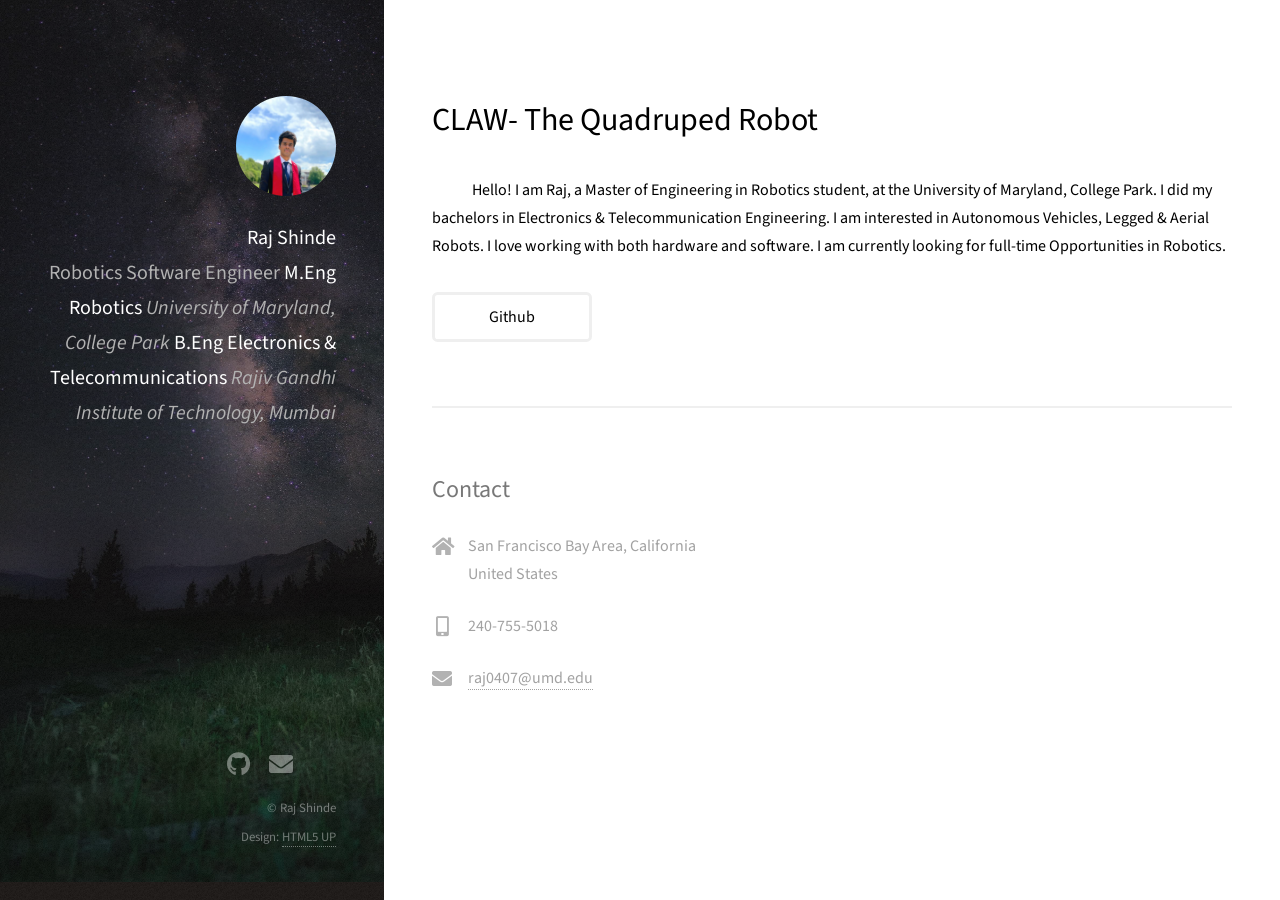
==== CLAW-A-12DOF-Quadruped-Robot.html @ c8bc76fb "Update main Page" ====
<!DOCTYPE HTML>
<!--
	Strata by HTML5 UP
	html5up.net | @ajlkn
	Free for personal and commercial use under the CCA 3.0 license (html5up.net/license)
-->
<html>
	<head>
		<title>Raj Shinde: Portfolio</title>
		<meta charset="utf-8" />
		<meta name="viewport" content="width=device-width, initial-scale=1, user-scalable=no" />
		<link rel="stylesheet" href="assets/css/main.css" />
		<link href="images/r.JPG" rel="icon">
		<style>
			video {
			  width: 100%;
			  
			}
		</style>
	</head>
	<body class="is-preload">

		<!-- Header -->
			<header id="header">
				<div class="inner">
					<a href="index.html" class="image avatar"><img src="images/avatar.jpg" alt=""/></a>
					<h1><strong>Raj Shinde</strong>
					  <div id="home" class="intro route bg-image" style="background-image: url(img/intro-bg.jpg)">
   
					<p class="intro-subtitle">

					Robotics Software Engineer<br></br>
					<br><b>M.Eng Robotics</b></br>
					<i>University of Maryland, College Park</i><br>
					<b>B.Eng Electronics & Telecommunications</b><br>
					<i>Rajiv Gandhi Institute of Technology, Mumbai</i><br>


				</h1>
				</div>
			</header>

		<!-- Main -->
			<div id="main">

				<!-- One -->
					<section id="one">
						<header class="major">
							<font color="black"><h2>CLAW- The Quadruped Robot</font></h2>
						</header>
						<font color="black"><p style="text-indent: 40px">Hello! I am Raj, a Master of Engineering in Robotics student, at the University of Maryland, College Park. I did my bachelors in Electronics & Telecommunication Engineering. I am interested in Autonomous Vehicles, Legged & Aerial Robots. I love working with both hardware and software. I am currently looking for full-time Opportunities in Robotics.</p></font>
                        <ul class="actions">
							<li><a href="https://github.com/RajPShinde/CLAW" target="_blank" class="button"><font color="black">Github</font></a></li>
						</ul>
					</section>
					
				<!-- Five -->
					<section id="Four">
<!-- 						<header class="major">
							<font color="black"><h2>Contact</font></h2>
						</header> -->
						<h2>Contact</h2>
							<div class="col-4 col-12-small">
								<ul class="labeled-icons">
									<li>
										<h3 class="icon solid fa-home"><span class="label">Address</span></h3>
										San Francisco Bay Area, California<br />
										United States
									</li>
									<li>
										<h3 class="icon solid fa-mobile-alt"><span class="label">Phone</span></h3>
										240-755-5018
									</li>
									<li>
										<h3 class="icon solid fa-envelope"><span class="label">Email</span></h3>
										<a href="#">raj0407@umd.edu</a>
									</li>
								</ul>
							</div>
						</div>
					</section>
				<!-- Four -->
				<!--
					<section id="four">
						<h2>Elements</h2>

						<section>
							<h4>Text</h4>
							<p>This is <b>bold</b> and this is <strong>strong</strong>. This is <i>italic</i> and this is <em>emphasized</em>.
							This is <sup>superscript</sup> text and this is <sub>subscript</sub> text.
							This is <u>underlined</u> and this is code: <code>for (;;) { ... }</code>. Finally, <a href="#">this is a link</a>.</p>
							<hr />
							<header>
								<h4>Heading with a Subtitle</h4>
								<p>Lorem ipsum dolor sit amet nullam id egestas urna aliquam</p>
							</header>
							<p>Nunc lacinia ante nunc ac lobortis. Interdum adipiscing gravida odio porttitor sem non mi integer non faucibus ornare mi ut ante amet placerat aliquet. Volutpat eu sed ante lacinia sapien lorem accumsan varius montes viverra nibh in adipiscing blandit tempus accumsan.</p>
							<header>
								<h5>Heading with a Subtitle</h5>
								<p>Lorem ipsum dolor sit amet nullam id egestas urna aliquam</p>
							</header>
							<p>Nunc lacinia ante nunc ac lobortis. Interdum adipiscing gravida odio porttitor sem non mi integer non faucibus ornare mi ut ante amet placerat aliquet. Volutpat eu sed ante lacinia sapien lorem accumsan varius montes viverra nibh in adipiscing blandit tempus accumsan.</p>
							<hr />
							<h2>Heading Level 2</h2>
							<h3>Heading Level 3</h3>
							<h4>Heading Level 4</h4>
							<h5>Heading Level 5</h5>
							<h6>Heading Level 6</h6>
							<hr />
							<h5>Blockquote</h5>
							<blockquote>Fringilla nisl. Donec accumsan interdum nisi, quis tincidunt felis sagittis eget tempus euismod. Vestibulum ante ipsum primis in faucibus vestibulum. Blandit adipiscing eu felis iaculis volutpat ac adipiscing accumsan faucibus. Vestibulum ante ipsum primis in faucibus lorem ipsum dolor sit amet nullam adipiscing eu felis.</blockquote>
							<h5>Preformatted</h5>
							<pre><code>i = 0;

while (!deck.isInOrder()) {
print 'Iteration ' + i;
deck.shuffle();
i++;
}

print 'It took ' + i + ' iterations to sort the deck.';</code></pre>
						</section>

						<section>
							<h4>Lists</h4>
							<div class="row">
								<div class="col-6 col-12-xsmall">
									<h5>Unordered</h5>
									<ul>
										<li>Dolor pulvinar etiam magna etiam.</li>
										<li>Sagittis adipiscing lorem eleifend.</li>
										<li>Felis enim feugiat dolore viverra.</li>
									</ul>
									<h5>Alternate</h5>
									<ul class="alt">
										<li>Dolor pulvinar etiam magna etiam.</li>
										<li>Sagittis adipiscing lorem eleifend.</li>
										<li>Felis enim feugiat dolore viverra.</li>
									</ul>
								</div>
								<div class="col-6 col-12-xsmall">
									<h5>Ordered</h5>
									<ol>
										<li>Dolor pulvinar etiam magna etiam.</li>
										<li>Etiam vel felis at lorem sed viverra.</li>
										<li>Felis enim feugiat dolore viverra.</li>
										<li>Dolor pulvinar etiam magna etiam.</li>
										<li>Etiam vel felis at lorem sed viverra.</li>
										<li>Felis enim feugiat dolore viverra.</li>
									</ol>
									<h5>Icons</h5>
									<ul class="icons">
										<li><a href="#" class="icon brands fa-twitter"><span class="label">Twitter</span></a></li>
										<li><a href="#" class="icon brands fa-facebook-f"><span class="label">Facebook</span></a></li>
										<li><a href="#" class="icon brands fa-instagram"><span class="label">Instagram</span></a></li>
										<li><a href="#" class="icon brands fa-github"><span class="label">Github</span></a></li>
										<li><a href="#" class="icon brands fa-dribbble"><span class="label">Dribbble</span></a></li>
										<li><a href="#" class="icon brands fa-tumblr"><span class="label">Tumblr</span></a></li>
									</ul>
								</div>
							</div>
							<h5>Actions</h5>
							<ul class="actions">
								<li><a href="#" class="button primary">Default</a></li>
								<li><a href="#" class="button">Default</a></li>
							</ul>
							<ul class="actions small">
								<li><a href="#" class="button primary small">Small</a></li>
								<li><a href="#" class="button small">Small</a></li>
							</ul>
							<div class="row">
								<div class="col-6 col-12-small">
									<ul class="actions stacked">
										<li><a href="#" class="button primary">Default</a></li>
										<li><a href="#" class="button">Default</a></li>
									</ul>
								</div>
								<div class="col-6 col-12-small">
									<ul class="actions stacked">
										<li><a href="#" class="button primary small">Small</a></li>
										<li><a href="#" class="button small">Small</a></li>
									</ul>
								</div>
								<div class="col-6 col-12-small">
									<ul class="actions stacked">
										<li><a href="#" class="button primary fit">Default</a></li>
										<li><a href="#" class="button fit">Default</a></li>
									</ul>
								</div>
								<div class="col-6 col-12-small">
									<ul class="actions stacked">
										<li><a href="#" class="button primary small fit">Small</a></li>
										<li><a href="#" class="button small fit">Small</a></li>
									</ul>
								</div>
							</div>
						</section>

						<section>
							<h4>Table</h4>
							<h5>Default</h5>
							<div class="table-wrapper">
								<table>
									<thead>
										<tr>
											<th>Name</th>
											<th>Description</th>
											<th>Price</th>
										</tr>
									</thead>
									<tbody>
										<tr>
											<td>Item One</td>
											<td>Ante turpis integer aliquet porttitor.</td>
											<td>29.99</td>
										</tr>
										<tr>
											<td>Item Two</td>
											<td>Vis ac commodo adipiscing arcu aliquet.</td>
											<td>19.99</td>
										</tr>
										<tr>
											<td>Item Three</td>
											<td> Morbi faucibus arcu accumsan lorem.</td>
											<td>29.99</td>
										</tr>
										<tr>
											<td>Item Four</td>
											<td>Vitae integer tempus condimentum.</td>
											<td>19.99</td>
										</tr>
										<tr>
											<td>Item Five</td>
											<td>Ante turpis integer aliquet porttitor.</td>
											<td>29.99</td>
										</tr>
									</tbody>
									<tfoot>
										<tr>
											<td colspan="2"></td>
											<td>100.00</td>
										</tr>
									</tfoot>
								</table>
							</div>

							<h5>Alternate</h5>
							<div class="table-wrapper">
								<table class="alt">
									<thead>
										<tr>
											<th>Name</th>
											<th>Description</th>
											<th>Price</th>
										</tr>
									</thead>
									<tbody>
										<tr>
											<td>Item One</td>
											<td>Ante turpis integer aliquet porttitor.</td>
											<td>29.99</td>
										</tr>
										<tr>
											<td>Item Two</td>
											<td>Vis ac commodo adipiscing arcu aliquet.</td>
											<td>19.99</td>
										</tr>
										<tr>
											<td>Item Three</td>
											<td> Morbi faucibus arcu accumsan lorem.</td>
											<td>29.99</td>
										</tr>
										<tr>
											<td>Item Four</td>
											<td>Vitae integer tempus condimentum.</td>
											<td>19.99</td>
										</tr>
										<tr>
											<td>Item Five</td>
											<td>Ante turpis integer aliquet porttitor.</td>
											<td>29.99</td>
										</tr>
									</tbody>
									<tfoot>
										<tr>
											<td colspan="2"></td>
											<td>100.00</td>
										</tr>
									</tfoot>
								</table>
							</div>
						</section>

						<section>
							<h4>Buttons</h4>
							<ul class="actions">
								<li><a href="#" class="button primary">Primary</a></li>
								<li><a href="#" class="button">Default</a></li>
							</ul>
							<ul class="actions">
								<li><a href="#" class="button large">Large</a></li>
								<li><a href="#" class="button">Default</a></li>
								<li><a href="#" class="button small">Small</a></li>
							</ul>
							<ul class="actions fit">
								<li><a href="#" class="button primary fit">Fit</a></li>
								<li><a href="#" class="button fit">Fit</a></li>
							</ul>
							<ul class="actions fit small">
								<li><a href="#" class="button primary fit small">Fit + Small</a></li>
								<li><a href="#" class="button fit small">Fit + Small</a></li>
							</ul>
							<ul class="actions">
								<li><a href="#" class="button primary icon solid fa-download">Icon</a></li>
								<li><a href="#" class="button icon solid fa-download">Icon</a></li>
							</ul>
							<ul class="actions">
								<li><span class="button primary disabled">Primary</span></li>
								<li><span class="button disabled">Default</span></li>
							</ul>
						</section>

						<section>
							<h4>Form</h4>
							<form method="post" action="#">
								<div class="row gtr-uniform gtr-50">
									<div class="col-6 col-12-xsmall">
										<input type="text" name="demo-name" id="demo-name" value="" placeholder="Name" />
									</div>
									<div class="col-6 col-12-xsmall">
										<input type="email" name="demo-email" id="demo-email" value="" placeholder="Email" />
									</div>
									<div class="col-12">
										<select name="demo-category" id="demo-category">
											<option value="">- Category -</option>
											<option value="1">Manufacturing</option>
											<option value="1">Shipping</option>
											<option value="1">Administration</option>
											<option value="1">Human Resources</option>
										</select>
									</div>
									<div class="col-4 col-12-small">
										<input type="radio" id="demo-priority-low" name="demo-priority" checked>
										<label for="demo-priority-low">Low Priority</label>
									</div>
									<div class="col-4 col-12-small">
										<input type="radio" id="demo-priority-normal" name="demo-priority">
										<label for="demo-priority-normal">Normal Priority</label>
									</div>
									<div class="col-4 col-12-small">
										<input type="radio" id="demo-priority-high" name="demo-priority">
										<label for="demo-priority-high">High Priority</label>
									</div>
									<div class="col-6 col-12-small">
										<input type="checkbox" id="demo-copy" name="demo-copy">
										<label for="demo-copy">Email me a copy of this message</label>
									</div>
									<div class="col-6 col-12-small">
										<input type="checkbox" id="demo-human" name="demo-human" checked>
										<label for="demo-human">I am a human and not a robot</label>
									</div>
									<div class="col-12">
										<textarea name="demo-message" id="demo-message" placeholder="Enter your message" rows="6"></textarea>
									</div>
									<div class="col-12">
										<ul class="actions">
											<li><input type="submit" value="Send Message" class="primary" /></li>
											<li><input type="reset" value="Reset" /></li>
										</ul>
									</div>
								</div>
							</form>
						</section>

						<section>
							<h4>Image</h4>
							<h5>Fit</h5>
							<div class="box alt">
								<div class="row gtr-50 gtr-uniform">
									<div class="col-12"><span class="image fit"><img src="images/fulls/05.jpg" alt="" /></span></div>
									<div class="col-4"><span class="image fit"><img src="images/thumbs/01.jpg" alt="" /></span></div>
									<div class="col-4"><span class="image fit"><img src="images/thumbs/02.jpg" alt="" /></span></div>
									<div class="col-4"><span class="image fit"><img src="images/thumbs/03.jpg" alt="" /></span></div>
									<div class="col-4"><span class="image fit"><img src="images/thumbs/04.jpg" alt="" /></span></div>
									<div class="col-4"><span class="image fit"><img src="images/thumbs/05.jpg" alt="" /></span></div>
									<div class="col-4"><span class="image fit"><img src="images/thumbs/06.jpg" alt="" /></span></div>
									<div class="col-4"><span class="image fit"><img src="images/thumbs/03.jpg" alt="" /></span></div>
									<div class="col-4"><span class="image fit"><img src="images/thumbs/02.jpg" alt="" /></span></div>
									<div class="col-4"><span class="image fit"><img src="images/thumbs/01.jpg" alt="" /></span></div>
								</div>
							</div>
							<h5>Left &amp; Right</h5>
							<p><span class="image left"><img src="images/avatar.jpg" alt="" /></span>Fringilla nisl. Donec accumsan interdum nisi, quis tincidunt felis sagittis eget. tempus euismod. Vestibulum ante ipsum primis in faucibus vestibulum. Blandit adipiscing eu felis iaculis volutpat ac adipiscing accumsan eu faucibus. Integer ac pellentesque praesent tincidunt felis sagittis eget. tempus euismod. Vestibulum ante ipsum primis in faucibus vestibulum. Blandit adipiscing eu felis iaculis volutpat ac adipiscing accumsan eu faucibus. Integer ac pellentesque praesent. Donec accumsan interdum nisi, quis tincidunt felis sagittis eget. tempus euismod. Vestibulum ante ipsum primis in faucibus vestibulum. Blandit adipiscing eu felis iaculis volutpat ac adipiscing accumsan eu faucibus. Integer ac pellentesque praesent tincidunt felis sagittis eget. tempus euismod. Vestibulum ante ipsum primis in faucibus vestibulum. Blandit adipiscing eu felis iaculis volutpat ac adipiscing accumsan eu faucibus. Integer ac pellentesque praesent.</p>
							<p><span class="image right"><img src="images/avatar.jpg" alt="" /></span>Fringilla nisl. Donec accumsan interdum nisi, quis tincidunt felis sagittis eget. tempus euismod. Vestibulum ante ipsum primis in faucibus vestibulum. Blandit adipiscing eu felis iaculis volutpat ac adipiscing accumsan eu faucibus. Integer ac pellentesque praesent tincidunt felis sagittis eget. tempus euismod. Vestibulum ante ipsum primis in faucibus vestibulum. Blandit adipiscing eu felis iaculis volutpat ac adipiscing accumsan eu faucibus. Integer ac pellentesque praesent. Donec accumsan interdum nisi, quis tincidunt felis sagittis eget. tempus euismod. Vestibulum ante ipsum primis in faucibus vestibulum. Blandit adipiscing eu felis iaculis volutpat ac adipiscing accumsan eu faucibus. Integer ac pellentesque praesent tincidunt felis sagittis eget. tempus euismod. Vestibulum ante ipsum primis in faucibus vestibulum. Blandit adipiscing eu felis iaculis volutpat ac adipiscing accumsan eu faucibus. Integer ac pellentesque praesent.</p>
						</section>

					</section>
				-->

			</div>

		<!-- Footer -->
			<footer id="footer">
				<div class="inner">
					<ul class="icons">
						<li><a href="https://github.com/RajPShinde" target="_blank" class="icon brands fa-github"><span class="label">Github</span></a></li>
						<li><a href="raj0407@umd.edu" target="_blank" class="icon solid fa-envelope"><span class="label">Email</span></a></li>
						<li><a href="raj0407@umd.edu" target="_blank" class="icon solid fa-linkedin"><span class="label">Email</span></a></li>
					</ul>
					<ul class="copyright">
						<li>&copy; Raj Shinde</li><li>Design: <a href="http://html5up.net">HTML5 UP</a></li>
					</ul>
				</div>
			</footer>

		<!-- Scripts -->
			<script src="assets/js/jquery.min.js"></script>
			<script src="assets/js/jquery.poptrox.min.js"></script>
			<script src="assets/js/browser.min.js"></script>
			<script src="assets/js/breakpoints.min.js"></script>
			<script src="assets/js/util.js"></script>
			<script src="assets/js/main.js"></script>

	</body>
</html>
---- assets/css/main.css ----
@import url("fontawesome-all.min.css");
@import url("https://fonts.googleapis.com/css?family=Source+Sans+Pro:400,400italic");

/*
	Strata by HTML5 UP
	html5up.net | @ajlkn
	Free for personal and commercial use under the CCA 3.0 license (html5up.net/license)
*/

html, body, div, span, applet, object,
iframe, h1, h2, h3, h4, h5, h6, p, blockquote,
pre, a, abbr, acronym, address, big, cite,
code, del, dfn, em, img, ins, kbd, q, s, samp,
small, strike, strong, sub, sup, tt, var, b,
u, i, center, dl, dt, dd, ol, ul, li, fieldset,
form, label, legend, table, caption, tbody,
tfoot, thead, tr, th, td, article, aside,
canvas, details, embed, figure, figcaption,
footer, header, hgroup, menu, nav, output, ruby,
section, summary, time, mark, audio, video {
	margin: 0;
	padding: 0;
	border: 0;
	font-size: 100%;
	font: inherit;
	vertical-align: baseline;}

article, aside, details, figcaption, figure,
footer, header, hgroup, menu, nav, section {
	display: block;}

body {
	line-height: 1;
}

ol, ul {
	list-style: none;
}

blockquote, q {
	quotes: none;
}

	blockquote:before, blockquote:after, q:before, q:after {
		content: '';
		content: none;
	}

table {
	border-collapse: collapse;
	border-spacing: 0;
}

body {
	-webkit-text-size-adjust: none;
}

mark {
	background-color: transparent;
	color: inherit;
}

input::-moz-focus-inner {
	border: 0;
	padding: 0;
}

input, select, textarea {
	-moz-appearance: none;
	-webkit-appearance: none;
	-ms-appearance: none;
	appearance: none;
}

/* Basic */

	html {
		box-sizing: border-box;
	}

	*, *:before, *:after {
		box-sizing: inherit;
	}

	body {
		background: #fff;
	}

		body.is-preload *, body.is-preload *:before, body.is-preload *:after {
			-moz-animation: none !important;
			-webkit-animation: none !important;
			-ms-animation: none !important;
			animation: none !important;
			-moz-transition: none !important;
			-webkit-transition: none !important;
			-ms-transition: none !important;
			transition: none !important;
		}

	body, input, select, textarea {
		color: #a2a2a2;
		font-family: "Source Sans Pro", Helvetica, sans-serif;
		font-size: 16pt;
		font-weight: 400;
		line-height: 1.75em;
	}

	a {
		-moz-transition: color 0.2s ease-in-out, border-color 0.2s ease-in-out;
		-webkit-transition: color 0.2s ease-in-out, border-color 0.2s ease-in-out;
		-ms-transition: color 0.2s ease-in-out, border-color 0.2s ease-in-out;
		transition: color 0.2s ease-in-out, border-color 0.2s ease-in-out;
		border-bottom: dotted 1px;
		color: #49bf9d;
		text-decoration: none;
	}

		a:hover {
			border-bottom-color: transparent;
			color: #49bf9d !important;
			text-decoration: none;
		}

	strong, b {
		color: #787878;
		font-weight: 400;
	}

	em, i {
		font-style: italic;
	}

	p {
		margin: 0 0 2em 0;
	}

	h1, h2, h3, h4, h5, h6 {
		color: #787878;
		font-weight: 400;
		line-height: 1em;
		margin: 0 0 1em 0;
	}

		h1 a, h2 a, h3 a, h4 a, h5 a, h6 a {
			color: inherit;
			text-decoration: none;
		}

	h1 {
		font-size: 2em;
		line-height: 1.5em;
	}

	h2 {
		font-size: 1.5em;
		line-height: 1.5em;
	}

	h3 {
		font-size: 1.25em;
		line-height: 1.5em;
	}

	h4 {
		font-size: 1.1em;
		line-height: 1.5em;
	}

	h5 {
		font-size: 0.9em;
		line-height: 1.5em;
	}

	h6 {
		font-size: 0.7em;
		line-height: 1.5em;
	}

	sub {
		font-size: 0.8em;
		position: relative;
		top: 0.5em;
	}

	sup {
		font-size: 0.8em;
		position: relative;
		top: -0.5em;
	}

	hr {
		border: 0;
		border-bottom: solid 2px #efefef;
		margin: 2em 0;
	}

		hr.major {
			margin: 3em 0;
		}

	blockquote {
		border-left: solid 6px #efefef;
		font-style: italic;
		margin: 0 0 2em 0;
		padding: 0.5em 0 0.5em 1.5em;
	}

	code {
		background: #f7f7f7;
		border-radius: 0.35em;
		border: solid 2px #efefef;
		font-family: "Courier New", monospace;
		font-size: 0.9em;
		margin: 0 0.25em;
		padding: 0.25em 0.65em;
	}

	pre {
		-webkit-overflow-scrolling: touch;
		font-family: "Courier New", monospace;
		font-size: 0.9em;
		margin: 0 0 2em 0;
	}

		pre code {
			display: block;
			line-height: 1.75em;
			padding: 1em 1.5em;
			overflow-x: auto;
		}

	.align-left {
		text-align: left;
	}

	.align-center {
		text-align: center;
	}

	.align-right {
		text-align: right;
	}

/* Container */

	.container {
		margin: 0 auto;
		max-width: calc(100% - 4em);
		width: 100%;
	}

		.container.xsmall {
			width: 25%;
		}

		.container.small {
			width: 50%;
		}

		.container.medium {
			width: 75%;
		}

		.container.large {
			width: 125%;
		}

		.container.xlarge {
			width: 150%;
		}

		.container.max {
			width: 100%;
		}

		@media screen and (max-width: 980px) {

			.container {
				width: 100% !important;
				max-width: 100% !important;
			}

		}

		@media screen and (max-width: 480px) {

			.container {
				max-width: calc(100% - 3em);
			}

		}

/* Row */

	.row {
		display: flex;
		flex-wrap: wrap;
		box-sizing: border-box;
		align-items: stretch;
	}

		.row > * {
			box-sizing: border-box;
		}

		.row.gtr-uniform > * > :last-child {
			margin-bottom: 0;
		}

		.row.aln-left {
			justify-content: flex-start;
		}

		.row.aln-center {
			justify-content: center;
		}

		.row.aln-right {
			justify-content: flex-end;
		}

		.row.aln-top {
			align-items: flex-start;
		}

		.row.aln-middle {
			align-items: center;
		}

		.row.aln-bottom {
			align-items: flex-end;
		}

		.row > .imp {
			order: -1;
		}

		.row > .col-1 {
			width: 8.33333%;
		}

		.row > .off-1 {
			margin-left: 8.33333%;
		}

		.row > .col-2 {
			width: 16.66667%;
		}

		.row > .off-2 {
			margin-left: 16.66667%;
		}

		.row > .col-3 {
			width: 25%;
		}

		.row > .off-3 {
			margin-left: 25%;
		}

		.row > .col-4 {
			width: 33.33333%;
		}

		.row > .off-4 {
			margin-left: 33.33333%;
		}

		.row > .col-5 {
			width: 41.66667%;
		}

		.row > .off-5 {
			margin-left: 41.66667%;
		}

		.row > .col-6 {
			width: 50%;
		}

		.row > .off-6 {
			margin-left: 50%;
		}

		.row > .col-7 {
			width: 58.33333%;
		}

		.row > .off-7 {
			margin-left: 58.33333%;
		}

		.row > .col-8 {
			width: 66.66667%;
		}

		.row > .off-8 {
			margin-left: 66.66667%;
		}

		.row > .col-9 {
			width: 75%;
		}

		.row > .off-9 {
			margin-left: 75%;
		}

		.row > .col-10 {
			width: 83.33333%;
		}

		.row > .off-10 {
			margin-left: 83.33333%;
		}

		.row > .col-11 {
			width: 91.66667%;
		}

		.row > .off-11 {
			margin-left: 91.66667%;
		}

		.row > .col-12 {
			width: 100%;
		}

		.row > .off-12 {
			margin-left: 100%;
		}

		.row.gtr-0 {
			margin-top: 0;
			margin-left: 0em;
		}

			.row.gtr-0 > * {
				padding: 0 0 0 0em;
			}

			.row.gtr-0.gtr-uniform {
				margin-top: 0em;
			}

				.row.gtr-0.gtr-uniform > * {
					padding-top: 0em;
				}

		.row.gtr-25 {
			margin-top: 0;
			margin-left: -0.625em;
		}

			.row.gtr-25 > * {
				padding: 0 0 0 0.625em;
			}

			.row.gtr-25.gtr-uniform {
				margin-top: -0.625em;
			}

				.row.gtr-25.gtr-uniform > * {
					padding-top: 0.625em;
				}

		.row.gtr-50 {
			margin-top: 0;
			margin-left: -1.25em;
		}

			.row.gtr-50 > * {
				padding: 0 0 0 1.25em;
			}

			.row.gtr-50.gtr-uniform {
				margin-top: -1.25em;
			}

				.row.gtr-50.gtr-uniform > * {
					padding-top: 1.25em;
				}

		.row {
			margin-top: 0;
			margin-left: -2.5em;
		}

			.row > * {
				padding: 0 0 0 2.5em;
			}

			.row.gtr-uniform {
				margin-top: -2.5em;
			}

				.row.gtr-uniform > * {
					padding-top: 2.5em;
				}

		.row.gtr-150 {
			margin-top: 0;
			margin-left: -3.75em;
		}

			.row.gtr-150 > * {
				padding: 0 0 0 3.75em;
			}

			.row.gtr-150.gtr-uniform {
				margin-top: -3.75em;
			}

				.row.gtr-150.gtr-uniform > * {
					padding-top: 3.75em;
				}

		.row.gtr-200 {
			margin-top: 0;
			margin-left: -5em;
		}

			.row.gtr-200 > * {
				padding: 0 0 0 5em;
			}

			.row.gtr-200.gtr-uniform {
				margin-top: -5em;
			}

				.row.gtr-200.gtr-uniform > * {
					padding-top: 5em;
				}

		@media screen and (max-width: 1800px) {

			.row {
				display: flex;
				flex-wrap: wrap;
				box-sizing: border-box;
				align-items: stretch;
			}

				.row > * {
					box-sizing: border-box;
				}

				.row.gtr-uniform > * > :last-child {
					margin-bottom: 0;
				}

				.row.aln-left {
					justify-content: flex-start;
				}

				.row.aln-center {
					justify-content: center;
				}

				.row.aln-right {
					justify-content: flex-end;
				}

				.row.aln-top {
					align-items: flex-start;
				}

				.row.aln-middle {
					align-items: center;
				}

				.row.aln-bottom {
					align-items: flex-end;
				}

				.row > .imp-xlarge {
					order: -1;
				}

				.row > .col-1-xlarge {
					width: 8.33333%;
				}

				.row > .off-1-xlarge {
					margin-left: 8.33333%;
				}

				.row > .col-2-xlarge {
					width: 16.66667%;
				}

				.row > .off-2-xlarge {
					margin-left: 16.66667%;
				}

				.row > .col-3-xlarge {
					width: 25%;
				}

				.row > .off-3-xlarge {
					margin-left: 25%;
				}

				.row > .col-4-xlarge {
					width: 33.33333%;
				}

				.row > .off-4-xlarge {
					margin-left: 33.33333%;
				}

				.row > .col-5-xlarge {
					width: 41.66667%;
				}

				.row > .off-5-xlarge {
					margin-left: 41.66667%;
				}

				.row > .col-6-xlarge {
					width: 50%;
				}

				.row > .off-6-xlarge {
					margin-left: 50%;
				}

				.row > .col-7-xlarge {
					width: 58.33333%;
				}

				.row > .off-7-xlarge {
					margin-left: 58.33333%;
				}

				.row > .col-8-xlarge {
					width: 66.66667%;
				}

				.row > .off-8-xlarge {
					margin-left: 66.66667%;
				}

				.row > .col-9-xlarge {
					width: 75%;
				}

				.row > .off-9-xlarge {
					margin-left: 75%;
				}

				.row > .col-10-xlarge {
					width: 83.33333%;
				}

				.row > .off-10-xlarge {
					margin-left: 83.33333%;
				}

				.row > .col-11-xlarge {
					width: 91.66667%;
				}

				.row > .off-11-xlarge {
					margin-left: 91.66667%;
				}

				.row > .col-12-xlarge {
					width: 100%;
				}

				.row > .off-12-xlarge {
					margin-left: 100%;
				}

				.row.gtr-0 {
					margin-top: 0;
					margin-left: 0em;
				}

					.row.gtr-0 > * {
						padding: 0 0 0 0em;
					}

					.row.gtr-0.gtr-uniform {
						margin-top: 0em;
					}

						.row.gtr-0.gtr-uniform > * {
							padding-top: 0em;
						}

				.row.gtr-25 {
					margin-top: 0;
					margin-left: -0.625em;
				}

					.row.gtr-25 > * {
						padding: 0 0 0 0.625em;
					}

					.row.gtr-25.gtr-uniform {
						margin-top: -0.625em;
					}

						.row.gtr-25.gtr-uniform > * {
							padding-top: 0.625em;
						}

				.row.gtr-50 {
					margin-top: 0;
					margin-left: -1.25em;
				}

					.row.gtr-50 > * {
						padding: 0 0 0 1.25em;
					}

					.row.gtr-50.gtr-uniform {
						margin-top: -1.25em;
					}

						.row.gtr-50.gtr-uniform > * {
							padding-top: 1.25em;
						}

				.row {
					margin-top: 0;
					margin-left: -2.5em;
				}

					.row > * {
						padding: 0 0 0 2.5em;
					}

					.row.gtr-uniform {
						margin-top: -2.5em;
					}

						.row.gtr-uniform > * {
							padding-top: 2.5em;
						}

				.row.gtr-150 {
					margin-top: 0;
					margin-left: -3.75em;
				}

					.row.gtr-150 > * {
						padding: 0 0 0 3.75em;
					}

					.row.gtr-150.gtr-uniform {
						margin-top: -3.75em;
					}

						.row.gtr-150.gtr-uniform > * {
							padding-top: 3.75em;
						}

				.row.gtr-200 {
					margin-top: 0;
					margin-left: -5em;
				}

					.row.gtr-200 > * {
						padding: 0 0 0 5em;
					}

					.row.gtr-200.gtr-uniform {
						margin-top: -5em;
					}

						.row.gtr-200.gtr-uniform > * {
							padding-top: 5em;
						}

		}

		@media screen and (max-width: 1280px) {

			.row {
				display: flex;
				flex-wrap: wrap;
				box-sizing: border-box;
				align-items: stretch;
			}

				.row > * {
					box-sizing: border-box;
				}

				.row.gtr-uniform > * > :last-child {
					margin-bottom: 0;
				}

				.row.aln-left {
					justify-content: flex-start;
				}

				.row.aln-center {
					justify-content: center;
				}

				.row.aln-right {
					justify-content: flex-end;
				}

				.row.aln-top {
					align-items: flex-start;
				}

				.row.aln-middle {
					align-items: center;
				}

				.row.aln-bottom {
					align-items: flex-end;
				}

				.row > .imp-large {
					order: -1;
				}

				.row > .col-1-large {
					width: 8.33333%;
				}

				.row > .off-1-large {
					margin-left: 8.33333%;
				}

				.row > .col-2-large {
					width: 16.66667%;
				}

				.row > .off-2-large {
					margin-left: 16.66667%;
				}

				.row > .col-3-large {
					width: 25%;
				}

				.row > .off-3-large {
					margin-left: 25%;
				}

				.row > .col-4-large {
					width: 33.33333%;
				}

				.row > .off-4-large {
					margin-left: 33.33333%;
				}

				.row > .col-5-large {
					width: 41.66667%;
				}

				.row > .off-5-large {
					margin-left: 41.66667%;
				}

				.row > .col-6-large {
					width: 50%;
				}

				.row > .off-6-large {
					margin-left: 50%;
				}

				.row > .col-7-large {
					width: 58.33333%;
				}

				.row > .off-7-large {
					margin-left: 58.33333%;
				}

				.row > .col-8-large {
					width: 66.66667%;
				}

				.row > .off-8-large {
					margin-left: 66.66667%;
				}

				.row > .col-9-large {
					width: 75%;
				}

				.row > .off-9-large {
					margin-left: 75%;
				}

				.row > .col-10-large {
					width: 83.33333%;
				}

				.row > .off-10-large {
					margin-left: 83.33333%;
				}

				.row > .col-11-large {
					width: 91.66667%;
				}

				.row > .off-11-large {
					margin-left: 91.66667%;
				}

				.row > .col-12-large {
					width: 100%;
				}

				.row > .off-12-large {
					margin-left: 100%;
				}

				.row.gtr-0 {
					margin-top: 0;
					margin-left: 0em;
				}

					.row.gtr-0 > * {
						padding: 0 0 0 0em;
					}

					.row.gtr-0.gtr-uniform {
						margin-top: 0em;
					}

						.row.gtr-0.gtr-uniform > * {
							padding-top: 0em;
						}

				.row.gtr-25 {
					margin-top: 0;
					margin-left: -0.5em;
				}

					.row.gtr-25 > * {
						padding: 0 0 0 0.5em;
					}

					.row.gtr-25.gtr-uniform {
						margin-top: -0.5em;
					}

						.row.gtr-25.gtr-uniform > * {
							padding-top: 0.5em;
						}

				.row.gtr-50 {
					margin-top: 0;
					margin-left: -1em;
				}

					.row.gtr-50 > * {
						padding: 0 0 0 1em;
					}

					.row.gtr-50.gtr-uniform {
						margin-top: -1em;
					}

						.row.gtr-50.gtr-uniform > * {
							padding-top: 1em;
						}

				.row {
					margin-top: 0;
					margin-left: -2em;
				}

					.row > * {
						padding: 0 0 0 2em;
					}

					.row.gtr-uniform {
						margin-top: -2em;
					}

						.row.gtr-uniform > * {
							padding-top: 2em;
						}

				.row.gtr-150 {
					margin-top: 0;
					margin-left: -3em;
				}

					.row.gtr-150 > * {
						padding: 0 0 0 3em;
					}

					.row.gtr-150.gtr-uniform {
						margin-top: -3em;
					}

						.row.gtr-150.gtr-uniform > * {
							padding-top: 3em;
						}

				.row.gtr-200 {
					margin-top: 0;
					margin-left: -4em;
				}

					.row.gtr-200 > * {
						padding: 0 0 0 4em;
					}

					.row.gtr-200.gtr-uniform {
						margin-top: -4em;
					}

						.row.gtr-200.gtr-uniform > * {
							padding-top: 4em;
						}

		}

		@media screen and (max-width: 980px) {

			.row {
				display: flex;
				flex-wrap: wrap;
				box-sizing: border-box;
				align-items: stretch;
			}

				.row > * {
					box-sizing: border-box;
				}

				.row.gtr-uniform > * > :last-child {
					margin-bottom: 0;
				}

				.row.aln-left {
					justify-content: flex-start;
				}

				.row.aln-center {
					justify-content: center;
				}

				.row.aln-right {
					justify-content: flex-end;
				}

				.row.aln-top {
					align-items: flex-start;
				}

				.row.aln-middle {
					align-items: center;
				}

				.row.aln-bottom {
					align-items: flex-end;
				}

				.row > .imp-medium {
					order: -1;
				}

				.row > .col-1-medium {
					width: 8.33333%;
				}

				.row > .off-1-medium {
					margin-left: 8.33333%;
				}

				.row > .col-2-medium {
					width: 16.66667%;
				}

				.row > .off-2-medium {
					margin-left: 16.66667%;
				}

				.row > .col-3-medium {
					width: 25%;
				}

				.row > .off-3-medium {
					margin-left: 25%;
				}

				.row > .col-4-medium {
					width: 33.33333%;
				}

				.row > .off-4-medium {
					margin-left: 33.33333%;
				}

				.row > .col-5-medium {
					width: 41.66667%;
				}

				.row > .off-5-medium {
					margin-left: 41.66667%;
				}

				.row > .col-6-medium {
					width: 50%;
				}

				.row > .off-6-medium {
					margin-left: 50%;
				}

				.row > .col-7-medium {
					width: 58.33333%;
				}

				.row > .off-7-medium {
					margin-left: 58.33333%;
				}

				.row > .col-8-medium {
					width: 66.66667%;
				}

				.row > .off-8-medium {
					margin-left: 66.66667%;
				}

				.row > .col-9-medium {
					width: 75%;
				}

				.row > .off-9-medium {
					margin-left: 75%;
				}

				.row > .col-10-medium {
					width: 83.33333%;
				}

				.row > .off-10-medium {
					margin-left: 83.33333%;
				}

				.row > .col-11-medium {
					width: 91.66667%;
				}

				.row > .off-11-medium {
					margin-left: 91.66667%;
				}

				.row > .col-12-medium {
					width: 100%;
				}

				.row > .off-12-medium {
					margin-left: 100%;
				}

				.row.gtr-0 {
					margin-top: 0;
					margin-left: 0em;
				}

					.row.gtr-0 > * {
						padding: 0 0 0 0em;
					}

					.row.gtr-0.gtr-uniform {
						margin-top: 0em;
					}

						.row.gtr-0.gtr-uniform > * {
							padding-top: 0em;
						}

				.row.gtr-25 {
					margin-top: 0;
					margin-left: -0.5em;
				}

					.row.gtr-25 > * {
						padding: 0 0 0 0.5em;
					}

					.row.gtr-25.gtr-uniform {
						margin-top: -0.5em;
					}

						.row.gtr-25.gtr-uniform > * {
							padding-top: 0.5em;
						}

				.row.gtr-50 {
					margin-top: 0;
					margin-left: -1em;
				}

					.row.gtr-50 > * {
						padding: 0 0 0 1em;
					}

					.row.gtr-50.gtr-uniform {
						margin-top: -1em;
					}

						.row.gtr-50.gtr-uniform > * {
							padding-top: 1em;
						}

				.row {
					margin-top: 0;
					margin-left: -2em;
				}

					.row > * {
						padding: 0 0 0 2em;
					}

					.row.gtr-uniform {
						margin-top: -2em;
					}

						.row.gtr-uniform > * {
							padding-top: 2em;
						}

				.row.gtr-150 {
					margin-top: 0;
					margin-left: -3em;
				}

					.row.gtr-150 > * {
						padding: 0 0 0 3em;
					}

					.row.gtr-150.gtr-uniform {
						margin-top: -3em;
					}

						.row.gtr-150.gtr-uniform > * {
							padding-top: 3em;
						}

				.row.gtr-200 {
					margin-top: 0;
					margin-left: -4em;
				}

					.row.gtr-200 > * {
						padding: 0 0 0 4em;
					}

					.row.gtr-200.gtr-uniform {
						margin-top: -4em;
					}

						.row.gtr-200.gtr-uniform > * {
							padding-top: 4em;
						}

		}

		@media screen and (max-width: 736px) {

			.row {
				display: flex;
				flex-wrap: wrap;
				box-sizing: border-box;
				align-items: stretch;
			}

				.row > * {
					box-sizing: border-box;
				}

				.row.gtr-uniform > * > :last-child {
					margin-bottom: 0;
				}

				.row.aln-left {
					justify-content: flex-start;
				}

				.row.aln-center {
					justify-content: center;
				}

				.row.aln-right {
					justify-content: flex-end;
				}

				.row.aln-top {
					align-items: flex-start;
				}

				.row.aln-middle {
					align-items: center;
				}

				.row.aln-bottom {
					align-items: flex-end;
				}

				.row > .imp-small {
					order: -1;
				}

				.row > .col-1-small {
					width: 8.33333%;
				}

				.row > .off-1-small {
					margin-left: 8.33333%;
				}

				.row > .col-2-small {
					width: 16.66667%;
				}

				.row > .off-2-small {
					margin-left: 16.66667%;
				}

				.row > .col-3-small {
					width: 25%;
				}

				.row > .off-3-small {
					margin-left: 25%;
				}

				.row > .col-4-small {
					width: 33.33333%;
				}

				.row > .off-4-small {
					margin-left: 33.33333%;
				}

				.row > .col-5-small {
					width: 41.66667%;
				}

				.row > .off-5-small {
					margin-left: 41.66667%;
				}

				.row > .col-6-small {
					width: 50%;
				}

				.row > .off-6-small {
					margin-left: 50%;
				}

				.row > .col-7-small {
					width: 58.33333%;
				}

				.row > .off-7-small {
					margin-left: 58.33333%;
				}

				.row > .col-8-small {
					width: 66.66667%;
				}

				.row > .off-8-small {
					margin-left: 66.66667%;
				}

				.row > .col-9-small {
					width: 75%;
				}

				.row > .off-9-small {
					margin-left: 75%;
				}

				.row > .col-10-small {
					width: 83.33333%;
				}

				.row > .off-10-small {
					margin-left: 83.33333%;
				}

				.row > .col-11-small {
					width: 91.66667%;
				}

				.row > .off-11-small {
					margin-left: 91.66667%;
				}

				.row > .col-12-small {
					width: 100%;
				}

				.row > .off-12-small {
					margin-left: 100%;
				}

				.row.gtr-0 {
					margin-top: 0;
					margin-left: 0em;
				}

					.row.gtr-0 > * {
						padding: 0 0 0 0em;
					}

					.row.gtr-0.gtr-uniform {
						margin-top: 0em;
					}

						.row.gtr-0.gtr-uniform > * {
							padding-top: 0em;
						}

				.row.gtr-25 {
					margin-top: 0;
					margin-left: -0.375em;
				}

					.row.gtr-25 > * {
						padding: 0 0 0 0.375em;
					}

					.row.gtr-25.gtr-uniform {
						margin-top: -0.375em;
					}

						.row.gtr-25.gtr-uniform > * {
							padding-top: 0.375em;
						}

				.row.gtr-50 {
					margin-top: 0;
					margin-left: -0.75em;
				}

					.row.gtr-50 > * {
						padding: 0 0 0 0.75em;
					}

					.row.gtr-50.gtr-uniform {
						margin-top: -0.75em;
					}

						.row.gtr-50.gtr-uniform > * {
							padding-top: 0.75em;
						}

				.row {
					margin-top: 0;
					margin-left: -1.5em;
				}

					.row > * {
						padding: 0 0 0 1.5em;
					}

					.row.gtr-uniform {
						margin-top: -1.5em;
					}

						.row.gtr-uniform > * {
							padding-top: 1.5em;
						}

				.row.gtr-150 {
					margin-top: 0;
					margin-left: -2.25em;
				}

					.row.gtr-150 > * {
						padding: 0 0 0 2.25em;
					}

					.row.gtr-150.gtr-uniform {
						margin-top: -2.25em;
					}

						.row.gtr-150.gtr-uniform > * {
							padding-top: 2.25em;
						}

				.row.gtr-200 {
					margin-top: 0;
					margin-left: -3em;
				}

					.row.gtr-200 > * {
						padding: 0 0 0 3em;
					}

					.row.gtr-200.gtr-uniform {
						margin-top: -3em;
					}

						.row.gtr-200.gtr-uniform > * {
							padding-top: 3em;
						}

		}

		@media screen and (max-width: 480px) {

			.row {
				display: flex;
				flex-wrap: wrap;
				box-sizing: border-box;
				align-items: stretch;
			}

				.row > * {
					box-sizing: border-box;
				}

				.row.gtr-uniform > * > :last-child {
					margin-bottom: 0;
				}

				.row.aln-left {
					justify-content: flex-start;
				}

				.row.aln-center {
					justify-content: center;
				}

				.row.aln-right {
					justify-content: flex-end;
				}

				.row.aln-top {
					align-items: flex-start;
				}

				.row.aln-middle {
					align-items: center;
				}

				.row.aln-bottom {
					align-items: flex-end;
				}

				.row > .imp-xsmall {
					order: -1;
				}

				.row > .col-1-xsmall {
					width: 8.33333%;
				}

				.row > .off-1-xsmall {
					margin-left: 8.33333%;
				}

				.row > .col-2-xsmall {
					width: 16.66667%;
				}

				.row > .off-2-xsmall {
					margin-left: 16.66667%;
				}

				.row > .col-3-xsmall {
					width: 25%;
				}

				.row > .off-3-xsmall {
					margin-left: 25%;
				}

				.row > .col-4-xsmall {
					width: 33.33333%;
				}

				.row > .off-4-xsmall {
					margin-left: 33.33333%;
				}

				.row > .col-5-xsmall {
					width: 41.66667%;
				}

				.row > .off-5-xsmall {
					margin-left: 41.66667%;
				}

				.row > .col-6-xsmall {
					width: 50%;
				}

				.row > .off-6-xsmall {
					margin-left: 50%;
				}

				.row > .col-7-xsmall {
					width: 58.33333%;
				}

				.row > .off-7-xsmall {
					margin-left: 58.33333%;
				}

				.row > .col-8-xsmall {
					width: 66.66667%;
				}

				.row > .off-8-xsmall {
					margin-left: 66.66667%;
				}

				.row > .col-9-xsmall {
					width: 75%;
				}

				.row > .off-9-xsmall {
					margin-left: 75%;
				}

				.row > .col-10-xsmall {
					width: 83.33333%;
				}

				.row > .off-10-xsmall {
					margin-left: 83.33333%;
				}

				.row > .col-11-xsmall {
					width: 91.66667%;
				}

				.row > .off-11-xsmall {
					margin-left: 91.66667%;
				}

				.row > .col-12-xsmall {
					width: 100%;
				}

				.row > .off-12-xsmall {
					margin-left: 100%;
				}

				.row.gtr-0 {
					margin-top: 0;
					margin-left: 0em;
				}

					.row.gtr-0 > * {
						padding: 0 0 0 0em;
					}

					.row.gtr-0.gtr-uniform {
						margin-top: 0em;
					}

						.row.gtr-0.gtr-uniform > * {
							padding-top: 0em;
						}

				.row.gtr-25 {
					margin-top: 0;
					margin-left: -0.375em;
				}

					.row.gtr-25 > * {
						padding: 0 0 0 0.375em;
					}

					.row.gtr-25.gtr-uniform {
						margin-top: -0.375em;
					}

						.row.gtr-25.gtr-uniform > * {
							padding-top: 0.375em;
						}

				.row.gtr-50 {
					margin-top: 0;
					margin-left: -0.75em;
				}

					.row.gtr-50 > * {
						padding: 0 0 0 0.75em;
					}

					.row.gtr-50.gtr-uniform {
						margin-top: -0.75em;
					}

						.row.gtr-50.gtr-uniform > * {
							padding-top: 0.75em;
						}

				.row {
					margin-top: 0;
					margin-left: -1.5em;
				}

					.row > * {
						padding: 0 0 0 1.5em;
					}

					.row.gtr-uniform {
						margin-top: -1.5em;
					}

						.row.gtr-uniform > * {
							padding-top: 1.5em;
						}

				.row.gtr-150 {
					margin-top: 0;
					margin-left: -2.25em;
				}

					.row.gtr-150 > * {
						padding: 0 0 0 2.25em;
					}

					.row.gtr-150.gtr-uniform {
						margin-top: -2.25em;
					}

						.row.gtr-150.gtr-uniform > * {
							padding-top: 2.25em;
						}

				.row.gtr-200 {
					margin-top: 0;
					margin-left: -3em;
				}

					.row.gtr-200 > * {
						padding: 0 0 0 3em;
					}

					.row.gtr-200.gtr-uniform {
						margin-top: -3em;
					}

						.row.gtr-200.gtr-uniform > * {
							padding-top: 3em;
						}

		}

/* Section/Article */

	section.special, article.special {
		text-align: center;
	}

	header p {
		color: #b2b2b2;
		position: relative;
		margin: 0 0 1.5em 0;
	}

	header h2 + p {
		font-size: 1.25em;
		margin-top: -1em;
		line-height: 1.5em;
	}

	header h3 + p {
		font-size: 1.1em;
		margin-top: -0.8em;
		line-height: 1.5em;
	}

	header h4 + p,
	header h5 + p,
	header h6 + p {
		font-size: 0.9em;
		margin-top: -0.6em;
		line-height: 1.5em;
	}

	header.major h2 {
		font-size: 2em;
	}

/* Form */

	form {
		margin: 0 0 2em 0;
	}

	label {
		color: #787878;
		display: block;
		font-size: 0.9em;
		font-weight: 400;
		margin: 0 0 1em 0;
	}

	input[type="text"],
	input[type="password"],
	input[type="email"],
	select,
	textarea {
		-moz-appearance: none;
		-webkit-appearance: none;
		-ms-appearance: none;
		appearance: none;
		background: #f7f7f7;
		border-radius: 0.35em;
		border: solid 2px transparent;
		color: inherit;
		display: block;
		outline: 0;
		padding: 0 0.75em;
		text-decoration: none;
		width: 100%;
	}

		input[type="text"]:invalid,
		input[type="password"]:invalid,
		input[type="email"]:invalid,
		select:invalid,
		textarea:invalid {
			box-shadow: none;
		}

		input[type="text"]:focus,
		input[type="password"]:focus,
		input[type="email"]:focus,
		select:focus,
		textarea:focus {
			border-color: #49bf9d;
		}

	select {
		background-image: url("data:image/svg+xml;charset=utf8,%3Csvg xmlns='http://www.w3.org/2000/svg' width='40' height='40' preserveAspectRatio='none' viewBox='0 0 40 40'%3E%3Cpath d='M9.4,12.3l10.4,10.4l10.4-10.4c0.2-0.2,0.5-0.4,0.9-0.4c0.3,0,0.6,0.1,0.9,0.4l3.3,3.3c0.2,0.2,0.4,0.5,0.4,0.9 c0,0.4-0.1,0.6-0.4,0.9L20.7,31.9c-0.2,0.2-0.5,0.4-0.9,0.4c-0.3,0-0.6-0.1-0.9-0.4L4.3,17.3c-0.2-0.2-0.4-0.5-0.4-0.9 c0-0.4,0.1-0.6,0.4-0.9l3.3-3.3c0.2-0.2,0.5-0.4,0.9-0.4S9.1,12.1,9.4,12.3z' fill='%23dfdfdf' /%3E%3C/svg%3E");
		background-size: 1.25rem;
		background-repeat: no-repeat;
		background-position: calc(100% - 1rem) center;
		height: 2.75em;
		padding-right: 2.75em;
		text-overflow: ellipsis;
	}

		select option {
			color: #787878;
			background: #fff;
		}

		select:focus::-ms-value {
			background-color: transparent;
		}

		select::-ms-expand {
			display: none;
		}

	input[type="text"],
	input[type="password"],
	input[type="email"],
	select {
		height: 2.75em;
	}

	textarea {
		padding: 0.75em;
	}

	input[type="checkbox"],
	input[type="radio"] {
		-moz-appearance: none;
		-webkit-appearance: none;
		-ms-appearance: none;
		appearance: none;
		display: block;
		float: left;
		margin-right: -2em;
		opacity: 0;
		width: 1em;
		z-index: -1;
	}

		input[type="checkbox"] + label,
		input[type="radio"] + label {
			text-decoration: none;
			color: #a2a2a2;
			cursor: pointer;
			display: inline-block;
			font-size: 1em;
			font-weight: 400;
			padding-left: 2.4em;
			padding-right: 0.75em;
			position: relative;
		}

			input[type="checkbox"] + label:before,
			input[type="radio"] + label:before {
				-moz-osx-font-smoothing: grayscale;
				-webkit-font-smoothing: antialiased;
				display: inline-block;
				font-style: normal;
				font-variant: normal;
				text-rendering: auto;
				line-height: 1;
				text-transform: none !important;
				font-family: 'Font Awesome 5 Free';
				font-weight: 900;
			}

			input[type="checkbox"] + label:before,
			input[type="radio"] + label:before {
				background: #f7f7f7;
				border-radius: 0.35em;
				border: solid 2px transparent;
				content: '';
				display: inline-block;
				font-size: 0.8em;
				height: 2.0625em;
				left: 0;
				line-height: 1.85625em;
				position: absolute;
				text-align: center;
				top: 0;
				width: 2.0625em;
			}

		input[type="checkbox"]:checked + label:before,
		input[type="radio"]:checked + label:before {
			background: #787878;
			border-color: #787878;
			color: #fff;
			content: '\f00c';
		}

		input[type="checkbox"]:focus + label:before,
		input[type="radio"]:focus + label:before {
			border-color: #49bf9d;
		}

	input[type="checkbox"] + label:before {
		border-radius: 0.35em;
	}

	input[type="radio"] + label:before {
		border-radius: 100%;
	}

	::-webkit-input-placeholder {
		color: #b2b2b2 !important;
		opacity: 1.0;
	}

	:-moz-placeholder {
		color: #b2b2b2 !important;
		opacity: 1.0;
	}

	::-moz-placeholder {
		color: #b2b2b2 !important;
		opacity: 1.0;
	}

	:-ms-input-placeholder {
		color: #b2b2b2 !important;
		opacity: 1.0;
	}

/* Box */

	.box {
		border-radius: 0.35em;
		border: solid 2px #efefef;
		margin-bottom: 2em;
		padding: 1.5em;
	}

		.box > :last-child,
		.box > :last-child > :last-child,
		.box > :last-child > :last-child > :last-child {
			margin-bottom: 0;
		}

		.box.alt {
			border: 0;
			border-radius: 0;
			padding: 0;
		}

/* Icon */

	.icon {
		text-decoration: none;
		border-bottom: none;
		position: relative;
	}

		.icon:before {
			-moz-osx-font-smoothing: grayscale;
			-webkit-font-smoothing: antialiased;
			display: inline-block;
			font-style: normal;
			font-variant: normal;
			text-rendering: auto;
			line-height: 1;
			text-transform: none !important;
			font-family: 'Font Awesome 5 Free';
			font-weight: 400;
		}

		.icon > .label {
			display: none;
		}

		.icon:before {
			line-height: inherit;
		}

		.icon.solid:before {
			font-weight: 900;
		}

		.icon.brands:before {
			font-family: 'Font Awesome 5 Brands';
		}

/* Image */

	.image {
		border-radius: 0.35em;
		border: 0;
		display: inline-block;
		position: relative;
	}

		.image:before {
			-moz-transition: opacity 0.2s ease-in-out;
			-webkit-transition: opacity 0.2s ease-in-out;
			-ms-transition: opacity 0.2s ease-in-out;
			transition: opacity 0.2s ease-in-out;
			background: url("images/overlay.png");
			border-radius: 0.35em;
			content: '';
			display: block;
			height: 100%;
			left: 0;
			opacity: 0.0;
			position: absolute;
			top: 0;
			width: 100%;
		}

		.image.thumb {
			text-align: center;
		}

			.image.thumb:after {
				-moz-transition: opacity 0.2s ease-in-out;
				-webkit-transition: opacity 0.2s ease-in-out;
				-ms-transition: opacity 0.2s ease-in-out;
				transition: opacity 0.2s ease-in-out;
				border-radius: 0.35em;
				border: solid 3px rgba(255, 255, 255, 0.5);
				color: #fff;
				content: 'View';
				display: inline-block;
				font-size: 0.8em;
				font-weight: 400;
				left: 50%;
				line-height: 2.25em;
				margin: -1.25em 0 0 -3em;
				opacity: 0;
				padding: 0 1.5em;
				position: absolute;
				text-align: center;
				text-decoration: none;
				top: 50%;
				white-space: nowrap;
			}

			.image.thumb:hover:after {
				opacity: 1.0;
			}

			.image.thumb:hover:before {
				background: url("images/overlay.png"), url("images/overlay.png");
				opacity: 0.7;
			}

		.image img {
			border-radius: 0.35em;
			display: block;
		}

		.image.left {
			float: left;
			margin: 0 1.5em 1em 0;
			top: 0.25em;
		}

		.image.right {
			float: right;
			margin: 0 0 1em 1.5em;
			top: 0.25em;
		}

		.image.left, .image.right {
			max-width: 40%;
		}

			.image.left img, .image.right img {
				width: 100%;
			}

		.image.fit {
			display: block;
			margin: 0 0 2em 0;
			width: 100%;
		}

			.image.fit img {
				width: 100%;
			}

		.image.avatar {
			border-radius: 100%;
		}

			.image.avatar:before {
				display: none;
			}

			.image.avatar img {
				border-radius: 100%;
				width: 100%;
			}

/* List */

	ol {
		list-style: decimal;
		margin: 0 0 2em 0;
		padding-left: 1.25em;
	}

		ol li {
			padding-left: 0.25em;
		}

	ul {
		list-style: disc;
		margin: 0 0 2em 0;
		padding-left: 1em;
	}

		ul li {
			padding-left: 0.5em;
		}

		ul.alt {
			list-style: none;
			padding-left: 0;
		}

			ul.alt li {
				border-top: solid 2px #efefef;
				padding: 0.5em 0;
			}

				ul.alt li:first-child {
					border-top: 0;
					padding-top: 0;
				}

	dl {
		margin: 0 0 2em 0;
	}

/* Icons */

	ul.icons {
		cursor: default;
		list-style: none;
		padding-left: 0;
	}

		ul.icons li {
			display: inline-block;
			padding: 0 1em 0 0;
		}

			ul.icons li:last-child {
				padding-right: 0;
			}

			ul.icons li .icon:before {
				font-size: 1.5em;
			}

/* Labeled Icons */

	ul.labeled-icons {
		list-style: none;
		padding: 0;
	}

		ul.labeled-icons li {
			line-height: 1.75em;
			margin: 1.5em 0 0 0;
			padding-left: 2.25em;
			position: relative;
		}

			ul.labeled-icons li:first-child {
				margin-top: 0;
			}

			ul.labeled-icons li a {
				color: inherit;
			}

			ul.labeled-icons li h3 {
				color: #b2b2b2;
				left: 0;
				position: absolute;
				text-align: center;
				top: 0;
				width: 1em;
			}

/* Actions */

	ul.actions {
		display: -moz-flex;
		display: -webkit-flex;
		display: -ms-flex;
		display: flex;
		cursor: default;
		list-style: none;
		margin-left: -1em;
		padding-left: 0;
	}

		ul.actions li {
			padding: 0 0 0 1em;
			vertical-align: middle;
		}

		ul.actions.special {
			-moz-justify-content: center;
			-webkit-justify-content: center;
			-ms-justify-content: center;
			justify-content: center;
			width: 100%;
			margin-left: 0;
		}

			ul.actions.special li:first-child {
				padding-left: 0;
			}

		ul.actions.stacked {
			-moz-flex-direction: column;
			-webkit-flex-direction: column;
			-ms-flex-direction: column;
			flex-direction: column;
			margin-left: 0;
		}

			ul.actions.stacked li {
				padding: 1.3em 0 0 0;
			}

				ul.actions.stacked li:first-child {
					padding-top: 0;
				}

		ul.actions.fit {
			width: calc(100% + 1em);
		}

			ul.actions.fit li {
				-moz-flex-grow: 1;
				-webkit-flex-grow: 1;
				-ms-flex-grow: 1;
				flex-grow: 1;
				-moz-flex-shrink: 1;
				-webkit-flex-shrink: 1;
				-ms-flex-shrink: 1;
				flex-shrink: 1;
				width: 100%;
			}

				ul.actions.fit li > * {
					width: 100%;
				}

			ul.actions.fit.stacked {
				width: 100%;
			}

		@media screen and (max-width: 480px) {

			ul.actions:not(.fixed) {
				-moz-flex-direction: column;
				-webkit-flex-direction: column;
				-ms-flex-direction: column;
				flex-direction: column;
				margin-left: 0;
				width: 100% !important;
			}

				ul.actions:not(.fixed) li {
					-moz-flex-grow: 1;
					-webkit-flex-grow: 1;
					-ms-flex-grow: 1;
					flex-grow: 1;
					-moz-flex-shrink: 1;
					-webkit-flex-shrink: 1;
					-ms-flex-shrink: 1;
					flex-shrink: 1;
					padding: 1em 0 0 0;
					text-align: center;
					width: 100%;
				}

					ul.actions:not(.fixed) li > * {
						width: 100%;
					}

					ul.actions:not(.fixed) li:first-child {
						padding-top: 0;
					}

					ul.actions:not(.fixed) li input[type="submit"],
					ul.actions:not(.fixed) li input[type="reset"],
					ul.actions:not(.fixed) li input[type="button"],
					ul.actions:not(.fixed) li button,
					ul.actions:not(.fixed) li .button {
						width: 100%;
					}

						ul.actions:not(.fixed) li input[type="submit"].icon:before,
						ul.actions:not(.fixed) li input[type="reset"].icon:before,
						ul.actions:not(.fixed) li input[type="button"].icon:before,
						ul.actions:not(.fixed) li button.icon:before,
						ul.actions:not(.fixed) li .button.icon:before {
							margin-left: -0.5em;
						}

		}

/* Table */

	.table-wrapper {
		-webkit-overflow-scrolling: touch;
		overflow-x: auto;
	}

	table {
		margin: 0 0 2em 0;
		width: 100%;
	}

		table tbody tr {
			border: solid 1px #efefef;
			border-left: 0;
			border-right: 0;
		}

			table tbody tr:nth-child(2n + 1) {
				background-color: #f7f7f7;
			}

		table td {
			padding: 0.75em 0.75em;
		}

		table th {
			color: #787878;
			font-size: 0.9em;
			font-weight: 400;
			padding: 0 0.75em 0.75em 0.75em;
			text-align: left;
		}

		table thead {
			border-bottom: solid 2px #efefef;
		}

		table tfoot {
			border-top: solid 2px #efefef;
		}

		table.alt {
			border-collapse: separate;
		}

			table.alt tbody tr td {
				border: solid 2px #efefef;
				border-left-width: 0;
				border-top-width: 0;
			}

				table.alt tbody tr td:first-child {
					border-left-width: 2px;
				}

			table.alt tbody tr:first-child td {
				border-top-width: 2px;
			}

			table.alt thead {
				border-bottom: 0;
			}

			table.alt tfoot {
				border-top: 0;
			}

/* Button */

	input[type="submit"],
	input[type="reset"],
	input[type="button"],
	.button {
		-moz-appearance: none;
		-webkit-appearance: none;
		-ms-appearance: none;
		appearance: none;
		-moz-transition: background-color 0.2s ease-in-out, color 0.2s ease-in-out, border-color 0.2s ease-in-out;
		-webkit-transition: background-color 0.2s ease-in-out, color 0.2s ease-in-out, border-color 0.2s ease-in-out;
		-ms-transition: background-color 0.2s ease-in-out, color 0.2s ease-in-out, border-color 0.2s ease-in-out;
		transition: background-color 0.2s ease-in-out, color 0.2s ease-in-out, border-color 0.2s ease-in-out;
		background-color: transparent;
		border-radius: 0.35em;
		border: solid 3px #efefef;
		color: #787878 !important;
		cursor: pointer;
		display: inline-block;
		font-weight: 400;
		height: 3.15em;
		height: calc(2.75em + 6px);
		line-height: 2.75em;
		min-width: 10em;
		padding: 0 1.5em;
		text-align: center;
		text-decoration: none;
		white-space: nowrap;
	}

		input[type="submit"]:hover,
		input[type="reset"]:hover,
		input[type="button"]:hover,
		.button:hover {
			border-color: #49bf9d;
			color: #49bf9d !important;
		}

		input[type="submit"]:active,
		input[type="reset"]:active,
		input[type="button"]:active,
		.button:active {
			background-color: rgba(73, 191, 157, 0.1);
			border-color: #49bf9d;
			color: #49bf9d !important;
		}

		input[type="submit"].icon,
		input[type="reset"].icon,
		input[type="button"].icon,
		.button.icon {
			padding-left: 1.35em;
		}

			input[type="submit"].icon:before,
			input[type="reset"].icon:before,
			input[type="button"].icon:before,
			.button.icon:before {
				margin-right: 0.5em;
			}

		input[type="submit"].fit,
		input[type="reset"].fit,
		input[type="button"].fit,
		.button.fit {
			min-width: 0;
			width: 100%;
		}

		input[type="submit"].small,
		input[type="reset"].small,
		input[type="button"].small,
		.button.small {
			font-size: 0.8em;
		}

		input[type="submit"].large,
		input[type="reset"].large,
		input[type="button"].large,
		.button.large {
			font-size: 1.35em;
		}

		input[type="submit"].primary,
		input[type="reset"].primary,
		input[type="button"].primary,
		.button.primary {
			background-color: #49bf9d;
			border-color: #49bf9d;
			color: #ffffff !important;
		}

			input[type="submit"].primary:hover,
			input[type="reset"].primary:hover,
			input[type="button"].primary:hover,
			.button.primary:hover {
				background-color: #5cc6a7;
				border-color: #5cc6a7;
			}

			input[type="submit"].primary:active,
			input[type="reset"].primary:active,
			input[type="button"].primary:active,
			.button.primary:active {
				background-color: #3eb08f;
				border-color: #3eb08f;
			}

		input[type="submit"].disabled, input[type="submit"]:disabled,
		input[type="reset"].disabled,
		input[type="reset"]:disabled,
		input[type="button"].disabled,
		input[type="button"]:disabled,
		.button.disabled,
		.button:disabled {
			background-color: #e7e7e7 !important;
			border-color: #e7e7e7 !important;
			color: #b2b2b2 !important;
			cursor: default;
		}

/* Work Item */

	.work-item {
		margin: 0 0 2em 0;
	}

		.work-item .image {
			margin: 0 0 1.5em 0;
		}

		.work-item h3 {
			font-size: 1em;
			margin: 0 0 0.5em 0;
		}

		.work-item p {
			font-size: 0.8em;
			line-height: 1.5em;
			margin: 0;
		}

/* Header */

	#header {
		display: -moz-flex;
		display: -webkit-flex;
		display: -ms-flex;
		display: flex;
		-moz-flex-direction: column;
		-webkit-flex-direction: column;
		-ms-flex-direction: column;
		flex-direction: column;
		-moz-align-items: -moz-flex-end;
		-webkit-align-items: -webkit-flex-end;
		-ms-align-items: -ms-flex-end;
		align-items: flex-end;
		-moz-justify-content: space-between;
		-webkit-justify-content: space-between;
		-ms-justify-content: space-between;
		justify-content: space-between;
		background-color: #1f1815;
		background-attachment: scroll,								scroll;
		background-image: url("images/overlay.png"), url("../../images/bg.jpg");
		background-position: top left,							top left;
		background-repeat: repeat,								no-repeat;
		background-size: auto,								150%;
		color: rgba(255, 255, 255, 0.5);
		height: 100%;
		left: 0;
		padding: 8em 4em;
		position: fixed;
		text-align: right;
		top: 0;
		width: 35%;
	}

		#header > * {
			-moz-flex-shrink: 0;
			-webkit-flex-shrink: 0;
			-ms-flex-shrink: 0;
			flex-shrink: 0;
			width: 100%;
		}

		#header > .inner {
			-moz-flex-grow: 1;
			-webkit-flex-grow: 1;
			-ms-flex-grow: 1;
			flex-grow: 1;
			margin: 0 0 2em 0;
		}

		#header strong, #header b {
			color: #ffffff;
		}

		#header h2, #header h3, #header h4, #header h5, #header h6 {
			color: #ffffff;
		}

		#header h1 {
			color: rgba(255, 255, 255, 0.5);
			font-size: 1.35em;
			line-height: 1.75em;
			margin: 0;
		}

		#header .image.avatar {
			margin: 0 0 1em 0;
			width: 6.25em;
		}

/* Footer */

	#footer .icons {
		margin: 1em 0 0 0;
	}

		#footer .icons a {
			color: rgba(255, 255, 255, 0.4);
		}

	#footer .copyright {
		color: rgba(255, 255, 255, 0.4);
		font-size: 0.8em;
		list-style: none;
		margin: 1em 0 0 0;
		padding: 0;
	}

		#footer .copyright li {
			border-left: solid 1px rgba(255, 255, 255, 0.25);
			display: inline-block;
			line-height: 1em;
			margin-left: 0.75em;
			padding-left: 0.75em;
		}

			#footer .copyright li:first-child {
				border-left: 0;
				margin-left: 0;
				padding-left: 0;
			}

			#footer .copyright li a {
				color: inherit;
			}

/* Main */

	#main {
		margin-left: 35%;
		max-width: 54em;
		padding: 8em 4em 4em 4em;
		width: calc(100% - 35%);
	}

		#main > section {
			border-top: solid 2px #efefef;
			margin: 4em 0 0 0;
			padding: 4em 0 0 0;
		}

			#main > section:first-child {
				border-top: 0;
				margin-top: 0;
				padding-top: 0;
			}

/* Poptrox */

	@-moz-keyframes spin {
		0% {
			-moz-transform: rotate(0deg);
			-webkit-transform: rotate(0deg);
			-ms-transform: rotate(0deg);
			transform: rotate(0deg);
		}

		100% {
			-moz-transform: rotate(360deg);
			-webkit-transform: rotate(360deg);
			-ms-transform: rotate(360deg);
			transform: rotate(360deg);
		}
	}

	@-webkit-keyframes spin {
		0% {
			-moz-transform: rotate(0deg);
			-webkit-transform: rotate(0deg);
			-ms-transform: rotate(0deg);
			transform: rotate(0deg);
		}

		100% {
			-moz-transform: rotate(360deg);
			-webkit-transform: rotate(360deg);
			-ms-transform: rotate(360deg);
			transform: rotate(360deg);
		}
	}

	@-ms-keyframes spin {
		0% {
			-moz-transform: rotate(0deg);
			-webkit-transform: rotate(0deg);
			-ms-transform: rotate(0deg);
			transform: rotate(0deg);
		}

		100% {
			-moz-transform: rotate(360deg);
			-webkit-transform: rotate(360deg);
			-ms-transform: rotate(360deg);
			transform: rotate(360deg);
		}
	}

	@keyframes spin {
		0% {
			-moz-transform: rotate(0deg);
			-webkit-transform: rotate(0deg);
			-ms-transform: rotate(0deg);
			transform: rotate(0deg);
		}

		100% {
			-moz-transform: rotate(360deg);
			-webkit-transform: rotate(360deg);
			-ms-transform: rotate(360deg);
			transform: rotate(360deg);
		}
	}

	.poptrox-popup {
		-moz-box-sizing: content-box;
		-webkit-box-sizing: content-box;
		-ms-box-sizing: content-box;
		box-sizing: content-box;
		-webkit-tap-highlight-color: rgba(255, 255, 255, 0);
		background: #fff;
		border-radius: 0.35em;
		box-shadow: 0 0.1em 0.15em 0 rgba(0, 0, 0, 0.15);
		overflow: hidden;
		padding-bottom: 3em;
	}

		.poptrox-popup .loader {
			text-decoration: none;
			-moz-animation: spin 1s linear infinite;
			-webkit-animation: spin 1s linear infinite;
			-ms-animation: spin 1s linear infinite;
			animation: spin 1s linear infinite;
			font-size: 1.5em;
			height: 1em;
			left: 50%;
			line-height: 1em;
			margin: -0.5em 0 0 -0.5em;
			position: absolute;
			top: 50%;
			width: 1em;
		}

			.poptrox-popup .loader:before {
				-moz-osx-font-smoothing: grayscale;
				-webkit-font-smoothing: antialiased;
				display: inline-block;
				font-style: normal;
				font-variant: normal;
				text-rendering: auto;
				line-height: 1;
				text-transform: none !important;
				font-family: 'Font Awesome 5 Free';
				font-weight: 900;
			}

			.poptrox-popup .loader:before {
				content: '\f1ce';
			}

		.poptrox-popup .caption {
			background: #fff;
			bottom: 0;
			cursor: default;
			font-size: 0.9em;
			height: 3em;
			left: 0;
			line-height: 2.8em;
			position: absolute;
			text-align: center;
			width: 100%;
			z-index: 1;
		}

		.poptrox-popup .nav-next,
		.poptrox-popup .nav-previous {
			text-decoration: none;
			-moz-transition: opacity 0.2s ease-in-out;
			-webkit-transition: opacity 0.2s ease-in-out;
			-ms-transition: opacity 0.2s ease-in-out;
			transition: opacity 0.2s ease-in-out;
			-webkit-tap-highlight-color: rgba(255, 255, 255, 0);
			background: rgba(0, 0, 0, 0.01);
			cursor: pointer;
			height: 100%;
			opacity: 0;
			position: absolute;
			top: 0;
			width: 50%;
		}

			.poptrox-popup .nav-next:before,
			.poptrox-popup .nav-previous:before {
				-moz-osx-font-smoothing: grayscale;
				-webkit-font-smoothing: antialiased;
				display: inline-block;
				font-style: normal;
				font-variant: normal;
				text-rendering: auto;
				line-height: 1;
				text-transform: none !important;
				font-family: 'Font Awesome 5 Free';
				font-weight: 900;
			}

			.poptrox-popup .nav-next:before,
			.poptrox-popup .nav-previous:before {
				color: #fff;
				font-size: 2.5em;
				height: 1em;
				line-height: 1em;
				margin-top: -0.75em;
				position: absolute;
				text-align: center;
				top: 50%;
				width: 1.5em;
			}

		.poptrox-popup .nav-next {
			right: 0;
		}

			.poptrox-popup .nav-next:before {
				content: '\f105';
				right: 0;
			}

		.poptrox-popup .nav-previous {
			left: 0;
		}

			.poptrox-popup .nav-previous:before {
				content: '\f104';
				left: 0;
			}

		.poptrox-popup .closer {
			text-decoration: none;
			-moz-transition: opacity 0.2s ease-in-out;
			-webkit-transition: opacity 0.2s ease-in-out;
			-ms-transition: opacity 0.2s ease-in-out;
			transition: opacity 0.2s ease-in-out;
			-webkit-tap-highlight-color: rgba(255, 255, 255, 0);
			color: #fff;
			height: 4em;
			line-height: 4em;
			opacity: 0;
			position: absolute;
			right: 0;
			text-align: center;
			top: 0;
			width: 4em;
			z-index: 2;
		}

			.poptrox-popup .closer:before {
				-moz-osx-font-smoothing: grayscale;
				-webkit-font-smoothing: antialiased;
				display: inline-block;
				font-style: normal;
				font-variant: normal;
				text-rendering: auto;
				line-height: 1;
				text-transform: none !important;
				font-family: 'Font Awesome 5 Free';
				font-weight: 900;
			}

			.poptrox-popup .closer:before {
				-moz-box-sizing: content-box;
				-webkit-box-sizing: content-box;
				-ms-box-sizing: content-box;
				box-sizing: content-box;
				border-radius: 100%;
				border: solid 3px rgba(255, 255, 255, 0.5);
				content: '\f00d';
				display: block;
				font-size: 1em;
				height: 1.75em;
				left: 50%;
				line-height: 1.75em;
				margin: -0.875em 0 0 -0.875em;
				position: absolute;
				top: 50%;
				width: 1.75em;
			}

		.poptrox-popup:hover .nav-next,
		.poptrox-popup:hover .nav-previous {
			opacity: 0.5;
		}

			.poptrox-popup:hover .nav-next:hover,
			.poptrox-popup:hover .nav-previous:hover {
				opacity: 1.0;
			}

		.poptrox-popup:hover .closer {
			opacity: 0.5;
		}

			.poptrox-popup:hover .closer:hover {
				opacity: 1.0;
			}

/* Touch */

	body.is-touch .image.thumb:before {
		opacity: 0.5 !important;
	}

	body.is-touch .image.thumb:after {
		display: none !important;
	}

	body.is-touch #header {
		background-attachment: scroll;
		background-size: auto, cover;
	}

	body.is-touch .poptrox-popup .nav-next,
	body.is-touch .poptrox-popup .nav-previous,
	body.is-touch .poptrox-popup .closer {
		opacity: 1.0 !important;
	}

/* XLarge */

	@media screen and (max-width: 1800px) {

		/* Basic */

			body, input, select, textarea {
				font-size: 12pt;
			}

	}

/* Large */

	@media screen and (max-width: 1280px) {

		/* Header */

			#header {
				padding: 6em 3em 3em 3em;
				width: 30%;
			}

				#header h1 {
					font-size: 1.25em;
				}

					#header h1 br {
						display: none;
					}

				#header > .inner {
					margin-bottom: 0;
				}

		/* Footer */

			#footer .copyright li {
				border-left-width: 0;
				display: block;
				line-height: 2.25em;
				margin-left: 0;
				padding-left: 0;
			}

		/* Main */

			#main {
				margin-left: 30%;
				max-width: none;
				padding: 6em 3em 3em 3em;
				width: calc(100% - 30%);
			}

	}

/* Medium */

	@media screen and (max-width: 980px) {

		/* Basic */

			h1 br, h2 br, h3 br, h4 br, h5 br, h6 br {
				display: none;
			}

		/* List */

			ul.icons li .icon {
				font-size: 1.25em;
			}

		/* Header */

			#header {
				background-attachment: scroll;
				background-position: top left, center center;
				background-size: auto,		cover;
				left: auto;
				padding: 6em 4em;
				position: relative;
				text-align: center;
				top: auto;
				width: 100%;
				display: block;
			}

				#header h1 {
					font-size: 1.75em;
				}

					#header h1 br {
						display: inline;
					}

		/* Footer */

			#footer {
				background-attachment: scroll;
				background-color: #1f1815;
				background-image: url("images/overlay.png"), url("../../images/bg.jpg");
				background-position: top left,						bottom center;
				background-repeat: repeat,							no-repeat;
				background-size: auto,							cover;
				bottom: auto;
				left: auto;
				padding: 4em 4em 6em 4em;
				position: relative;
				text-align: center;
				width: 100%;
			}

				#footer .icons {
					margin: 0 0 1em 0;
				}

				#footer .copyright {
					margin: 0 0 1em 0;
				}

					#footer .copyright li {
						border-left-width: 1px;
						display: inline-block;
						line-height: 1em;
						margin-left: 0.75em;
						padding-left: 0.75em;
					}

		/* Main */

			#main {
				margin: 0;
				padding: 6em 4em;
				width: 100%;
			}

	}

/* Small */

	@media screen and (max-width: 736px) {

		/* Basic */

			h1 {
				font-size: 1.5em;
			}

			h2 {
				font-size: 1.2em;
			}

			h3 {
				font-size: 1em;
			}

		/* Section/Article */

			section.special, article.special {
				text-align: center;
			}

			header.major h2 {
				font-size: 1.35em;
			}

		/* List */

			ul.labeled-icons li {
				padding-left: 2em;
			}

				ul.labeled-icons li h3 {
					line-height: 1.75em;
				}

		/* Header */

			#header {
				padding: 2.25em 1.5em;
			}

				#header h1 {
					font-size: 1.35em;
				}

		/* Footer */

			#footer {
				padding: 2.25em 1.5em;
			}

		/* Main */

			#main {
				padding: 2.25em 1.5em 0.25em 1.5em;
			}

				#main > section {
					margin: 2.25em 0 0 0;
					padding: 2.25em 0 0 0;
				}

		/* Poptrox */

			.poptrox-popup {
				border-radius: 0;
			}

				.poptrox-popup .nav-next:before,
				.poptrox-popup .nav-previous:before {
					margin-top: -1em;
				}

	}

/* XSmall */

	@media screen and (max-width: 480px) {

		/* Header */

			#header {
				padding: 4.5em 1.5em;
			}

				#header h1 br {
					display: none;
				}

		/* Footer */

			#footer .copyright li {
				border-left-width: 0;
				display: block;
				line-height: 2.25em;
				margin-left: 0;
				padding-left: 0;
			}

	}
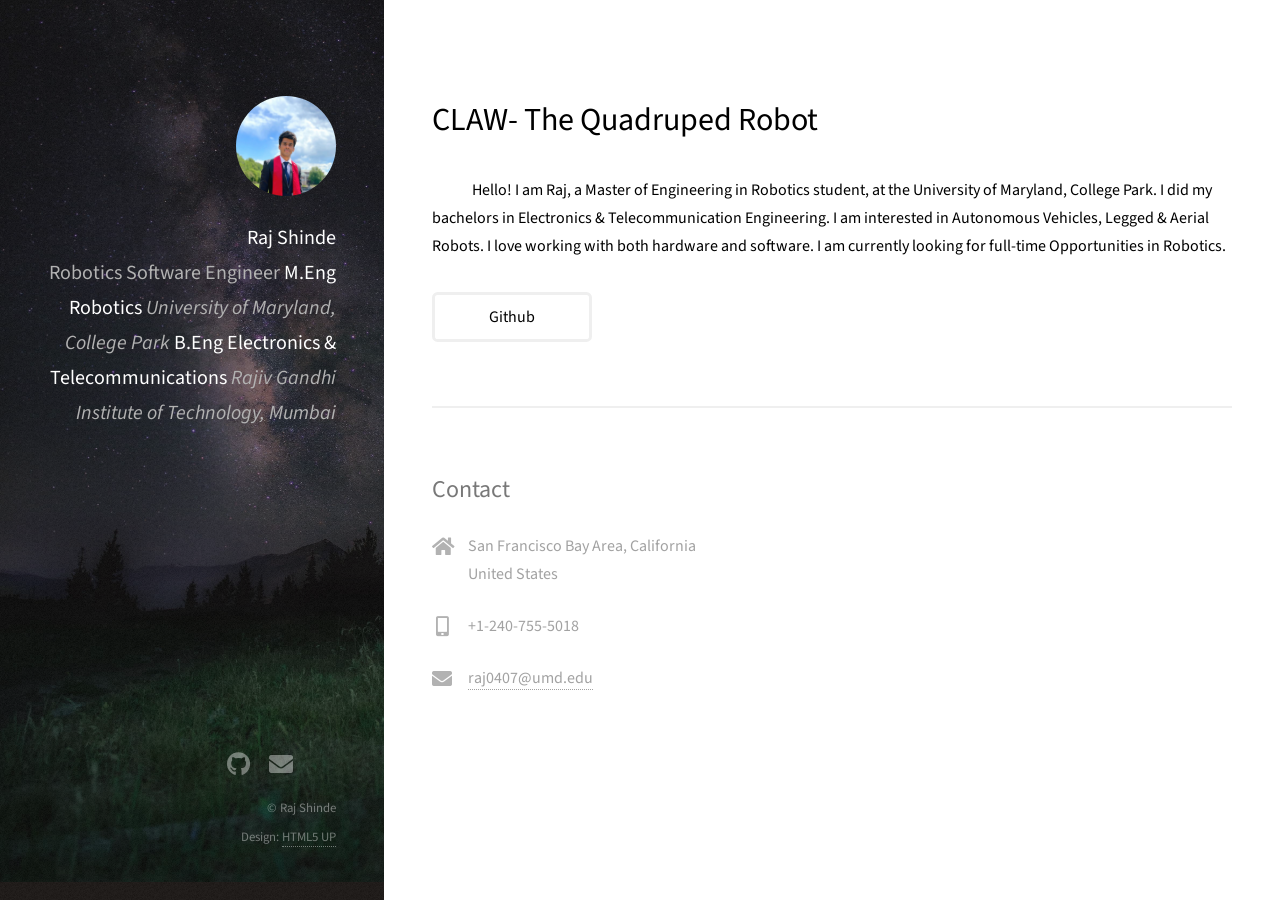
==== commit 54cf2879: "Update main Page" ====
--- a/CLAW-A-12DOF-Quadruped-Robot.html
+++ b/CLAW-A-12DOF-Quadruped-Robot.html
@@ -56,9 +56,6 @@
 					
 				<!-- Five -->
 					<section id="Four">
-<!-- 						<header class="major">
-							<font color="black"><h2>Contact</font></h2>
-						</header> -->
 						<h2>Contact</h2>
 							<div class="col-4 col-12-small">
 								<ul class="labeled-icons">
@@ -69,7 +66,7 @@
 									</li>
 									<li>
 										<h3 class="icon solid fa-mobile-alt"><span class="label">Phone</span></h3>
-										240-755-5018
+										+1-240-755-5018
 									</li>
 									<li>
 										<h3 class="icon solid fa-envelope"><span class="label">Email</span></h3>
@@ -79,323 +76,6 @@
 							</div>
 						</div>
 					</section>
-				<!-- Four -->
-				<!--
-					<section id="four">
-						<h2>Elements</h2>
-
-						<section>
-							<h4>Text</h4>
-							<p>This is <b>bold</b> and this is <strong>strong</strong>. This is <i>italic</i> and this is <em>emphasized</em>.
-							This is <sup>superscript</sup> text and this is <sub>subscript</sub> text.
-							This is <u>underlined</u> and this is code: <code>for (;;) { ... }</code>. Finally, <a href="#">this is a link</a>.</p>
-							<hr />
-							<header>
-								<h4>Heading with a Subtitle</h4>
-								<p>Lorem ipsum dolor sit amet nullam id egestas urna aliquam</p>
-							</header>
-							<p>Nunc lacinia ante nunc ac lobortis. Interdum adipiscing gravida odio porttitor sem non mi integer non faucibus ornare mi ut ante amet placerat aliquet. Volutpat eu sed ante lacinia sapien lorem accumsan varius montes viverra nibh in adipiscing blandit tempus accumsan.</p>
-							<header>
-								<h5>Heading with a Subtitle</h5>
-								<p>Lorem ipsum dolor sit amet nullam id egestas urna aliquam</p>
-							</header>
-							<p>Nunc lacinia ante nunc ac lobortis. Interdum adipiscing gravida odio porttitor sem non mi integer non faucibus ornare mi ut ante amet placerat aliquet. Volutpat eu sed ante lacinia sapien lorem accumsan varius montes viverra nibh in adipiscing blandit tempus accumsan.</p>
-							<hr />
-							<h2>Heading Level 2</h2>
-							<h3>Heading Level 3</h3>
-							<h4>Heading Level 4</h4>
-							<h5>Heading Level 5</h5>
-							<h6>Heading Level 6</h6>
-							<hr />
-							<h5>Blockquote</h5>
-							<blockquote>Fringilla nisl. Donec accumsan interdum nisi, quis tincidunt felis sagittis eget tempus euismod. Vestibulum ante ipsum primis in faucibus vestibulum. Blandit adipiscing eu felis iaculis volutpat ac adipiscing accumsan faucibus. Vestibulum ante ipsum primis in faucibus lorem ipsum dolor sit amet nullam adipiscing eu felis.</blockquote>
-							<h5>Preformatted</h5>
-							<pre><code>i = 0;
-
-while (!deck.isInOrder()) {
-print 'Iteration ' + i;
-deck.shuffle();
-i++;
-}
-
-print 'It took ' + i + ' iterations to sort the deck.';</code></pre>
-						</section>
-
-						<section>
-							<h4>Lists</h4>
-							<div class="row">
-								<div class="col-6 col-12-xsmall">
-									<h5>Unordered</h5>
-									<ul>
-										<li>Dolor pulvinar etiam magna etiam.</li>
-										<li>Sagittis adipiscing lorem eleifend.</li>
-										<li>Felis enim feugiat dolore viverra.</li>
-									</ul>
-									<h5>Alternate</h5>
-									<ul class="alt">
-										<li>Dolor pulvinar etiam magna etiam.</li>
-										<li>Sagittis adipiscing lorem eleifend.</li>
-										<li>Felis enim feugiat dolore viverra.</li>
-									</ul>
-								</div>
-								<div class="col-6 col-12-xsmall">
-									<h5>Ordered</h5>
-									<ol>
-										<li>Dolor pulvinar etiam magna etiam.</li>
-										<li>Etiam vel felis at lorem sed viverra.</li>
-										<li>Felis enim feugiat dolore viverra.</li>
-										<li>Dolor pulvinar etiam magna etiam.</li>
-										<li>Etiam vel felis at lorem sed viverra.</li>
-										<li>Felis enim feugiat dolore viverra.</li>
-									</ol>
-									<h5>Icons</h5>
-									<ul class="icons">
-										<li><a href="#" class="icon brands fa-twitter"><span class="label">Twitter</span></a></li>
-										<li><a href="#" class="icon brands fa-facebook-f"><span class="label">Facebook</span></a></li>
-										<li><a href="#" class="icon brands fa-instagram"><span class="label">Instagram</span></a></li>
-										<li><a href="#" class="icon brands fa-github"><span class="label">Github</span></a></li>
-										<li><a href="#" class="icon brands fa-dribbble"><span class="label">Dribbble</span></a></li>
-										<li><a href="#" class="icon brands fa-tumblr"><span class="label">Tumblr</span></a></li>
-									</ul>
-								</div>
-							</div>
-							<h5>Actions</h5>
-							<ul class="actions">
-								<li><a href="#" class="button primary">Default</a></li>
-								<li><a href="#" class="button">Default</a></li>
-							</ul>
-							<ul class="actions small">
-								<li><a href="#" class="button primary small">Small</a></li>
-								<li><a href="#" class="button small">Small</a></li>
-							</ul>
-							<div class="row">
-								<div class="col-6 col-12-small">
-									<ul class="actions stacked">
-										<li><a href="#" class="button primary">Default</a></li>
-										<li><a href="#" class="button">Default</a></li>
-									</ul>
-								</div>
-								<div class="col-6 col-12-small">
-									<ul class="actions stacked">
-										<li><a href="#" class="button primary small">Small</a></li>
-										<li><a href="#" class="button small">Small</a></li>
-									</ul>
-								</div>
-								<div class="col-6 col-12-small">
-									<ul class="actions stacked">
-										<li><a href="#" class="button primary fit">Default</a></li>
-										<li><a href="#" class="button fit">Default</a></li>
-									</ul>
-								</div>
-								<div class="col-6 col-12-small">
-									<ul class="actions stacked">
-										<li><a href="#" class="button primary small fit">Small</a></li>
-										<li><a href="#" class="button small fit">Small</a></li>
-									</ul>
-								</div>
-							</div>
-						</section>
-
-						<section>
-							<h4>Table</h4>
-							<h5>Default</h5>
-							<div class="table-wrapper">
-								<table>
-									<thead>
-										<tr>
-											<th>Name</th>
-											<th>Description</th>
-											<th>Price</th>
-										</tr>
-									</thead>
-									<tbody>
-										<tr>
-											<td>Item One</td>
-											<td>Ante turpis integer aliquet porttitor.</td>
-											<td>29.99</td>
-										</tr>
-										<tr>
-											<td>Item Two</td>
-											<td>Vis ac commodo adipiscing arcu aliquet.</td>
-											<td>19.99</td>
-										</tr>
-										<tr>
-											<td>Item Three</td>
-											<td> Morbi faucibus arcu accumsan lorem.</td>
-											<td>29.99</td>
-										</tr>
-										<tr>
-											<td>Item Four</td>
-											<td>Vitae integer tempus condimentum.</td>
-											<td>19.99</td>
-										</tr>
-										<tr>
-											<td>Item Five</td>
-											<td>Ante turpis integer aliquet porttitor.</td>
-											<td>29.99</td>
-										</tr>
-									</tbody>
-									<tfoot>
-										<tr>
-											<td colspan="2"></td>
-											<td>100.00</td>
-										</tr>
-									</tfoot>
-								</table>
-							</div>
-
-							<h5>Alternate</h5>
-							<div class="table-wrapper">
-								<table class="alt">
-									<thead>
-										<tr>
-											<th>Name</th>
-											<th>Description</th>
-											<th>Price</th>
-										</tr>
-									</thead>
-									<tbody>
-										<tr>
-											<td>Item One</td>
-											<td>Ante turpis integer aliquet porttitor.</td>
-											<td>29.99</td>
-										</tr>
-										<tr>
-											<td>Item Two</td>
-											<td>Vis ac commodo adipiscing arcu aliquet.</td>
-											<td>19.99</td>
-										</tr>
-										<tr>
-											<td>Item Three</td>
-											<td> Morbi faucibus arcu accumsan lorem.</td>
-											<td>29.99</td>
-										</tr>
-										<tr>
-											<td>Item Four</td>
-											<td>Vitae integer tempus condimentum.</td>
-											<td>19.99</td>
-										</tr>
-										<tr>
-											<td>Item Five</td>
-											<td>Ante turpis integer aliquet porttitor.</td>
-											<td>29.99</td>
-										</tr>
-									</tbody>
-									<tfoot>
-										<tr>
-											<td colspan="2"></td>
-											<td>100.00</td>
-										</tr>
-									</tfoot>
-								</table>
-							</div>
-						</section>
-
-						<section>
-							<h4>Buttons</h4>
-							<ul class="actions">
-								<li><a href="#" class="button primary">Primary</a></li>
-								<li><a href="#" class="button">Default</a></li>
-							</ul>
-							<ul class="actions">
-								<li><a href="#" class="button large">Large</a></li>
-								<li><a href="#" class="button">Default</a></li>
-								<li><a href="#" class="button small">Small</a></li>
-							</ul>
-							<ul class="actions fit">
-								<li><a href="#" class="button primary fit">Fit</a></li>
-								<li><a href="#" class="button fit">Fit</a></li>
-							</ul>
-							<ul class="actions fit small">
-								<li><a href="#" class="button primary fit small">Fit + Small</a></li>
-								<li><a href="#" class="button fit small">Fit + Small</a></li>
-							</ul>
-							<ul class="actions">
-								<li><a href="#" class="button primary icon solid fa-download">Icon</a></li>
-								<li><a href="#" class="button icon solid fa-download">Icon</a></li>
-							</ul>
-							<ul class="actions">
-								<li><span class="button primary disabled">Primary</span></li>
-								<li><span class="button disabled">Default</span></li>
-							</ul>
-						</section>
-
-						<section>
-							<h4>Form</h4>
-							<form method="post" action="#">
-								<div class="row gtr-uniform gtr-50">
-									<div class="col-6 col-12-xsmall">
-										<input type="text" name="demo-name" id="demo-name" value="" placeholder="Name" />
-									</div>
-									<div class="col-6 col-12-xsmall">
-										<input type="email" name="demo-email" id="demo-email" value="" placeholder="Email" />
-									</div>
-									<div class="col-12">
-										<select name="demo-category" id="demo-category">
-											<option value="">- Category -</option>
-											<option value="1">Manufacturing</option>
-											<option value="1">Shipping</option>
-											<option value="1">Administration</option>
-											<option value="1">Human Resources</option>
-										</select>
-									</div>
-									<div class="col-4 col-12-small">
-										<input type="radio" id="demo-priority-low" name="demo-priority" checked>
-										<label for="demo-priority-low">Low Priority</label>
-									</div>
-									<div class="col-4 col-12-small">
-										<input type="radio" id="demo-priority-normal" name="demo-priority">
-										<label for="demo-priority-normal">Normal Priority</label>
-									</div>
-									<div class="col-4 col-12-small">
-										<input type="radio" id="demo-priority-high" name="demo-priority">
-										<label for="demo-priority-high">High Priority</label>
-									</div>
-									<div class="col-6 col-12-small">
-										<input type="checkbox" id="demo-copy" name="demo-copy">
-										<label for="demo-copy">Email me a copy of this message</label>
-									</div>
-									<div class="col-6 col-12-small">
-										<input type="checkbox" id="demo-human" name="demo-human" checked>
-										<label for="demo-human">I am a human and not a robot</label>
-									</div>
-									<div class="col-12">
-										<textarea name="demo-message" id="demo-message" placeholder="Enter your message" rows="6"></textarea>
-									</div>
-									<div class="col-12">
-										<ul class="actions">
-											<li><input type="submit" value="Send Message" class="primary" /></li>
-											<li><input type="reset" value="Reset" /></li>
-										</ul>
-									</div>
-								</div>
-							</form>
-						</section>
-
-						<section>
-							<h4>Image</h4>
-							<h5>Fit</h5>
-							<div class="box alt">
-								<div class="row gtr-50 gtr-uniform">
-									<div class="col-12"><span class="image fit"><img src="images/fulls/05.jpg" alt="" /></span></div>
-									<div class="col-4"><span class="image fit"><img src="images/thumbs/01.jpg" alt="" /></span></div>
-									<div class="col-4"><span class="image fit"><img src="images/thumbs/02.jpg" alt="" /></span></div>
-									<div class="col-4"><span class="image fit"><img src="images/thumbs/03.jpg" alt="" /></span></div>
-									<div class="col-4"><span class="image fit"><img src="images/thumbs/04.jpg" alt="" /></span></div>
-									<div class="col-4"><span class="image fit"><img src="images/thumbs/05.jpg" alt="" /></span></div>
-									<div class="col-4"><span class="image fit"><img src="images/thumbs/06.jpg" alt="" /></span></div>
-									<div class="col-4"><span class="image fit"><img src="images/thumbs/03.jpg" alt="" /></span></div>
-									<div class="col-4"><span class="image fit"><img src="images/thumbs/02.jpg" alt="" /></span></div>
-									<div class="col-4"><span class="image fit"><img src="images/thumbs/01.jpg" alt="" /></span></div>
-								</div>
-							</div>
-							<h5>Left &amp; Right</h5>
-							<p><span class="image left"><img src="images/avatar.jpg" alt="" /></span>Fringilla nisl. Donec accumsan interdum nisi, quis tincidunt felis sagittis eget. tempus euismod. Vestibulum ante ipsum primis in faucibus vestibulum. Blandit adipiscing eu felis iaculis volutpat ac adipiscing accumsan eu faucibus. Integer ac pellentesque praesent tincidunt felis sagittis eget. tempus euismod. Vestibulum ante ipsum primis in faucibus vestibulum. Blandit adipiscing eu felis iaculis volutpat ac adipiscing accumsan eu faucibus. Integer ac pellentesque praesent. Donec accumsan interdum nisi, quis tincidunt felis sagittis eget. tempus euismod. Vestibulum ante ipsum primis in faucibus vestibulum. Blandit adipiscing eu felis iaculis volutpat ac adipiscing accumsan eu faucibus. Integer ac pellentesque praesent tincidunt felis sagittis eget. tempus euismod. Vestibulum ante ipsum primis in faucibus vestibulum. Blandit adipiscing eu felis iaculis volutpat ac adipiscing accumsan eu faucibus. Integer ac pellentesque praesent.</p>
-							<p><span class="image right"><img src="images/avatar.jpg" alt="" /></span>Fringilla nisl. Donec accumsan interdum nisi, quis tincidunt felis sagittis eget. tempus euismod. Vestibulum ante ipsum primis in faucibus vestibulum. Blandit adipiscing eu felis iaculis volutpat ac adipiscing accumsan eu faucibus. Integer ac pellentesque praesent tincidunt felis sagittis eget. tempus euismod. Vestibulum ante ipsum primis in faucibus vestibulum. Blandit adipiscing eu felis iaculis volutpat ac adipiscing accumsan eu faucibus. Integer ac pellentesque praesent. Donec accumsan interdum nisi, quis tincidunt felis sagittis eget. tempus euismod. Vestibulum ante ipsum primis in faucibus vestibulum. Blandit adipiscing eu felis iaculis volutpat ac adipiscing accumsan eu faucibus. Integer ac pellentesque praesent tincidunt felis sagittis eget. tempus euismod. Vestibulum ante ipsum primis in faucibus vestibulum. Blandit adipiscing eu felis iaculis volutpat ac adipiscing accumsan eu faucibus. Integer ac pellentesque praesent.</p>
-						</section>
-
-					</section>
-				-->
 
 			</div>
 
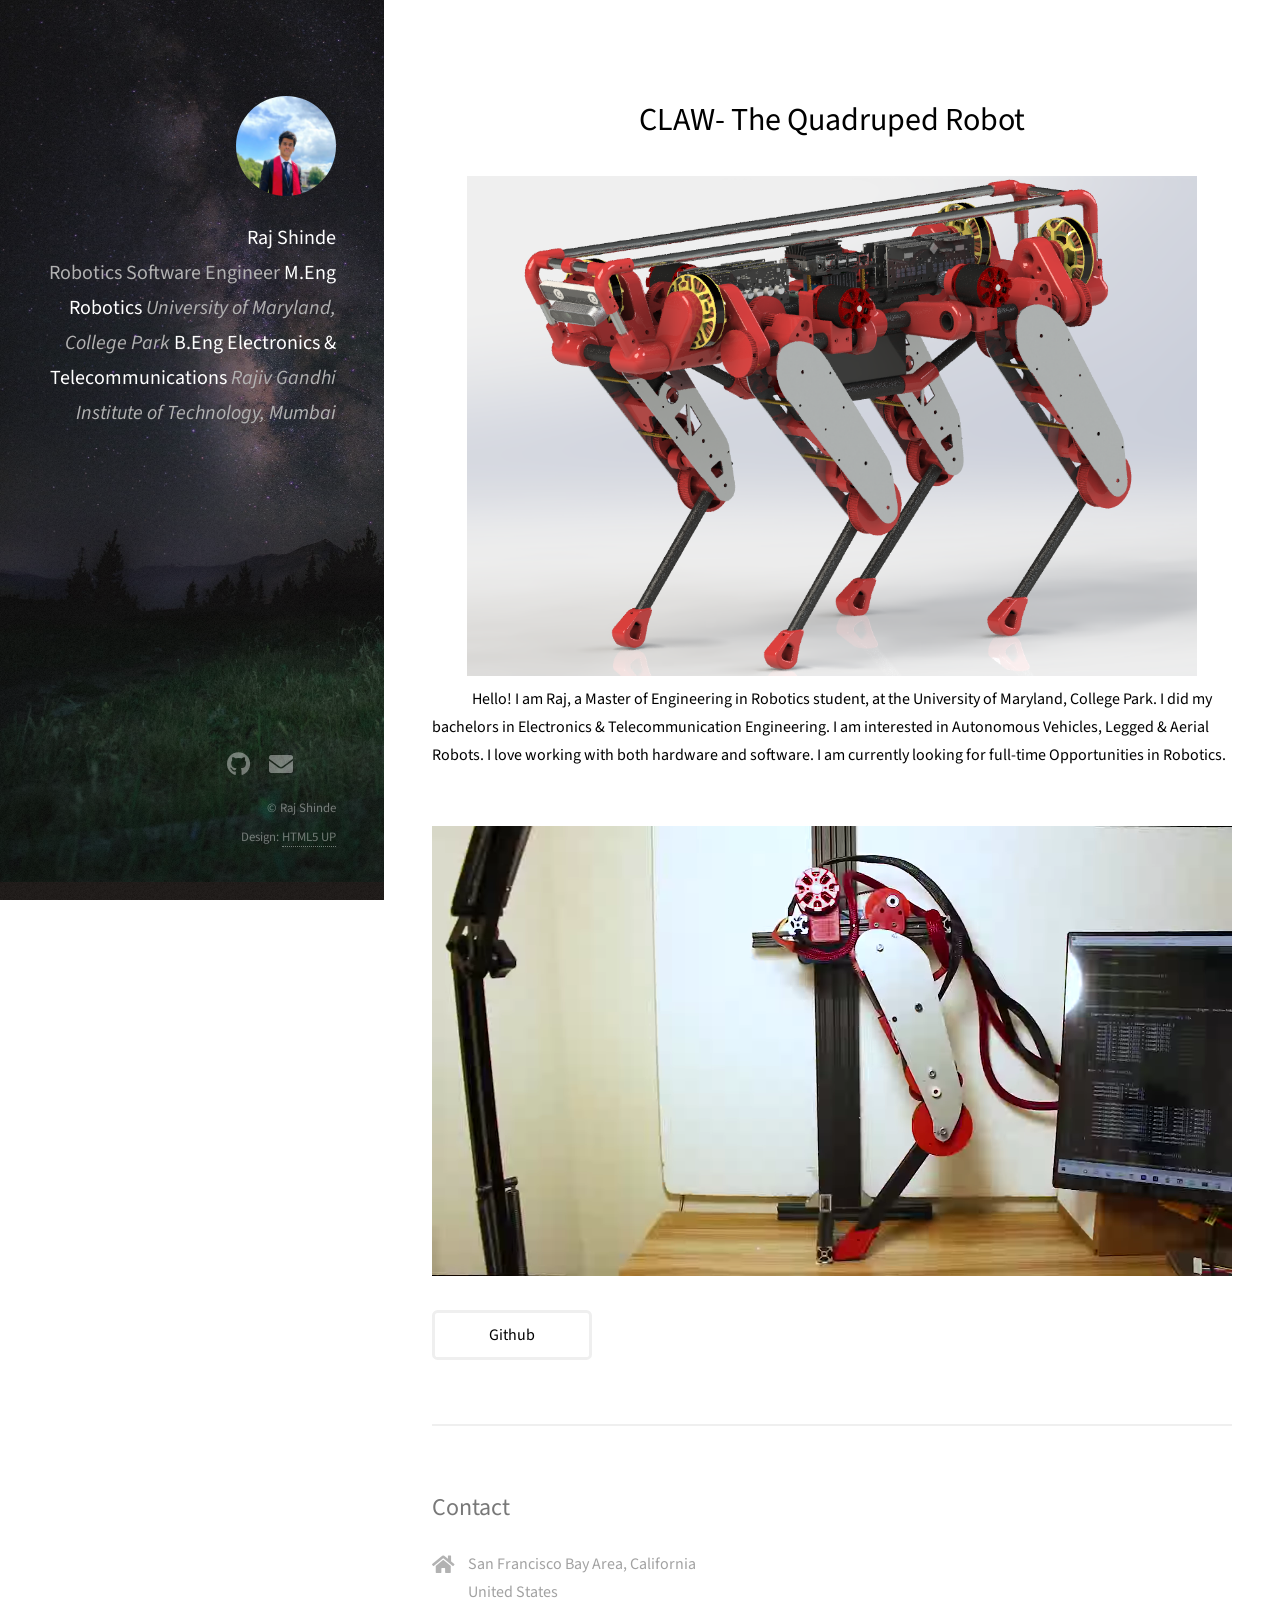
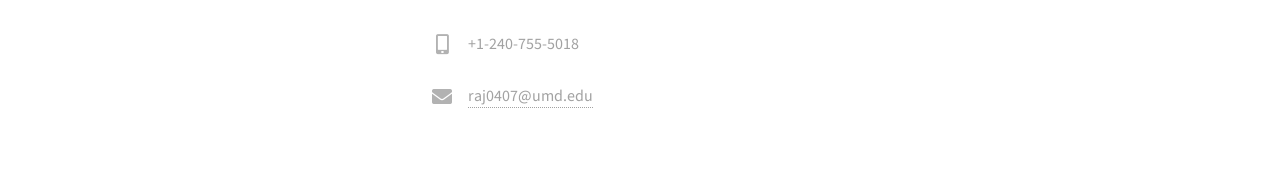
==== commit 31066249: "Update main Page" ====
--- a/CLAW-A-12DOF-Quadruped-Robot.html
+++ b/CLAW-A-12DOF-Quadruped-Robot.html
@@ -46,9 +46,11 @@
 				<!-- One -->
 					<section id="one">
 						<header class="major">
-							<font color="black"><h2>CLAW- The Quadruped Robot</font></h2>
+							<center><font color="black"><h2>CLAW- The Quadruped Robot</font></h2></center>
 						</header>
+						<center><img height="500" src="images/thumbs/quadruped/render.PNG" alt="" /></center>
 						<font color="black"><p style="text-indent: 40px">Hello! I am Raj, a Master of Engineering in Robotics student, at the University of Maryland, College Park. I did my bachelors in Electronics & Telecommunication Engineering. I am interested in Autonomous Vehicles, Legged & Aerial Robots. I love working with both hardware and software. I am currently looking for full-time Opportunities in Robotics.</p></font>
+						<video height="500" autoplay loop id="video-background" muted plays-inline><source src="images/thumbs/quadruped/quadruped.webm" type="video/webm"></video>
                         <ul class="actions">
 							<li><a href="https://github.com/RajPShinde/CLAW" target="_blank" class="button"><font color="black">Github</font></a></li>
 						</ul>
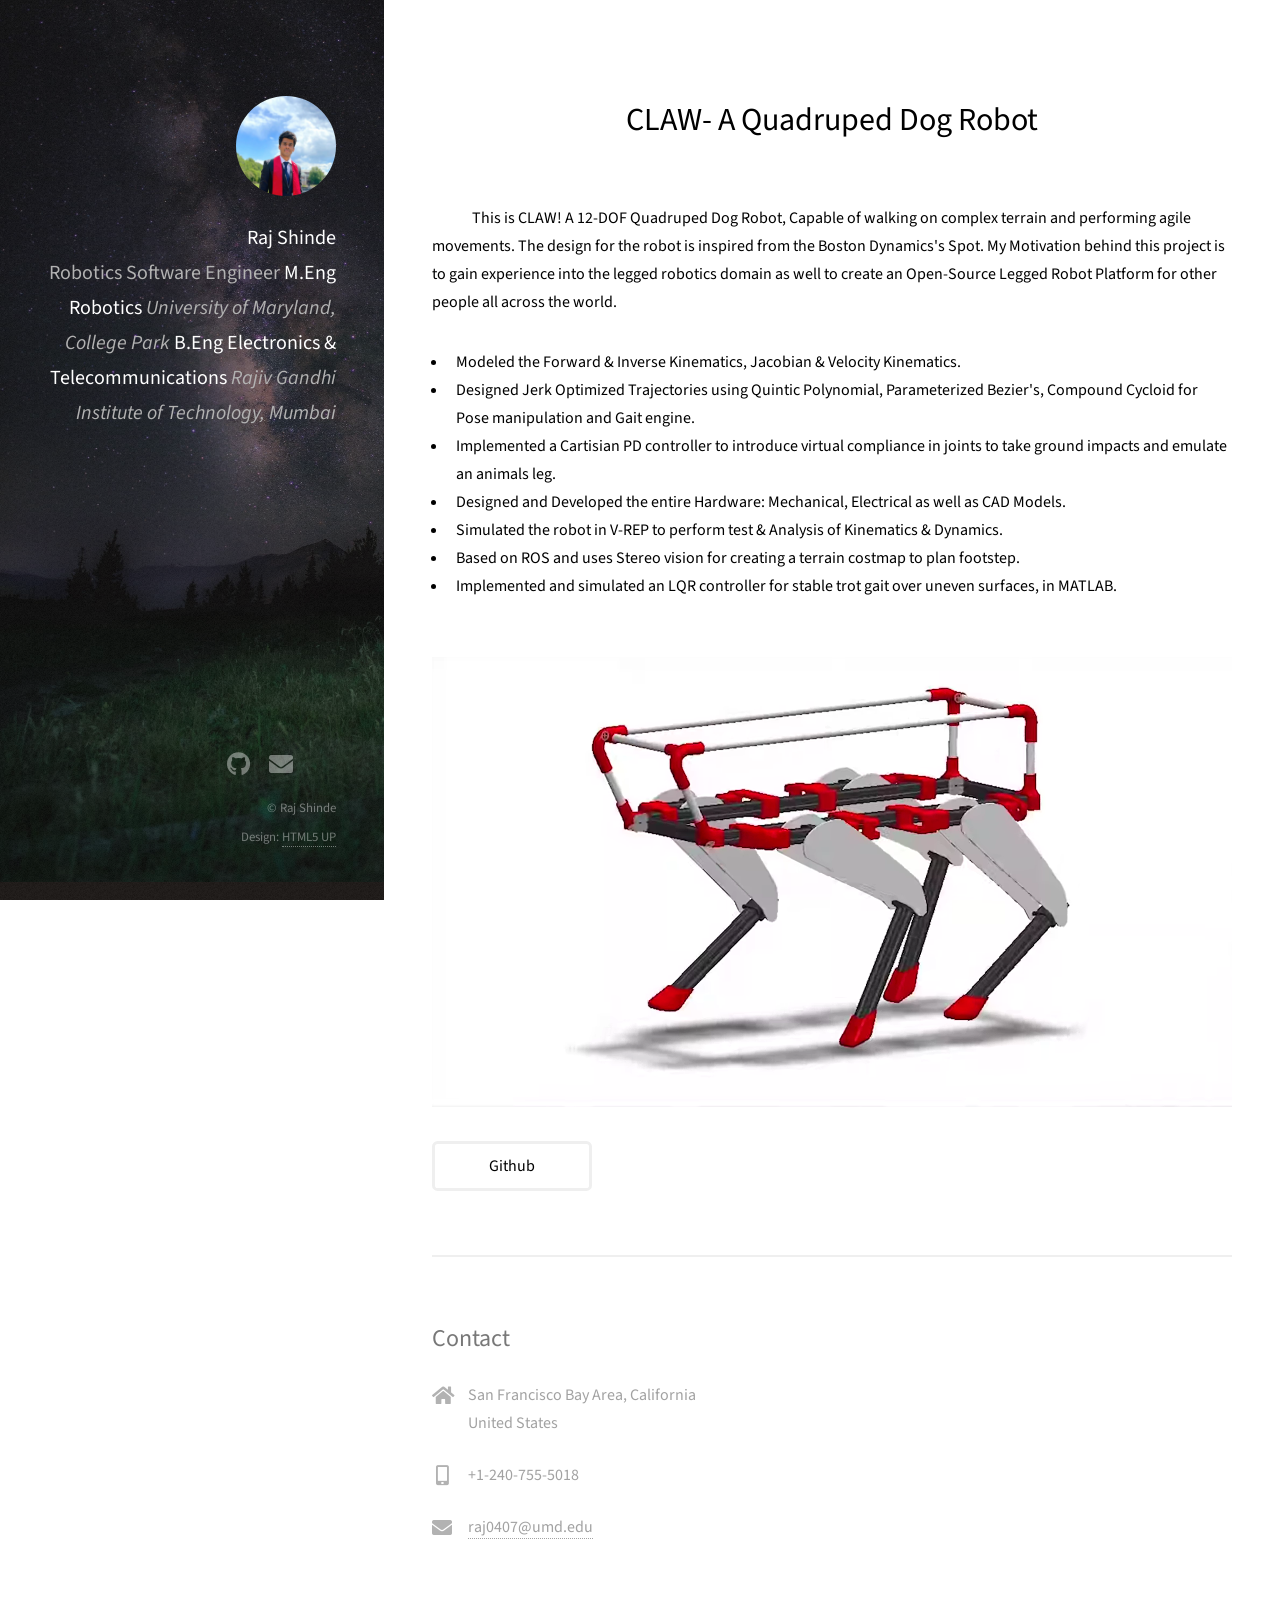
==== commit a8a74001: "Add new CLAW assets and update text content" ====
--- a/CLAW-A-12DOF-Quadruped-Robot.html
+++ b/CLAW-A-12DOF-Quadruped-Robot.html
@@ -46,15 +46,26 @@
 				<!-- One -->
 					<section id="one">
 						<header class="major">
-							<center><font color="black"><h2>CLAW- The Quadruped Robot</font></h2></center>
+							<center><font color="black"><h2>CLAW- A Quadruped Dog Robot</font></h2></center>
 						</header>
-						<center><img height="500" src="images/thumbs/quadruped/render.PNG" alt="" /></center>
-						<font color="black"><p style="text-indent: 40px">Hello! I am Raj, a Master of Engineering in Robotics student, at the University of Maryland, College Park. I did my bachelors in Electronics & Telecommunication Engineering. I am interested in Autonomous Vehicles, Legged & Aerial Robots. I love working with both hardware and software. I am currently looking for full-time Opportunities in Robotics.</p></font>
+						<center><img height="300" src="images/thumbs/quadruped/quadruped.jpg" alt="" /></center>
+						<font color="black"><p style="text-indent: 40px">This is CLAW! A 12-DOF Quadruped Dog Robot, Capable of walking on complex terrain and performing agile movements. The design for the robot is inspired from the Boston Dynamics's Spot. My Motivation behind this project is to gain experience into the legged robotics domain as well to create an Open-Source Legged Robot Platform for other people all across the world.</p>
+						<ul>
+							<li>Modeled the Forward & Inverse Kinematics, Jacobian & Velocity Kinematics.</li>
+							<li>Designed Jerk Optimized Trajectories using Quintic Polynomial, Parameterized Bezier's, Compound Cycloid for Pose manipulation and Gait engine.</li>
+							<li>Implemented a Cartisian PD controller to introduce virtual compliance in joints to take ground impacts and emulate an animals leg.</li>
+							<li>Designed and Developed the entire Hardware: Mechanical, Electrical as well as CAD Models.</li>
+							<li>Simulated the robot in V-REP to perform test & Analysis of Kinematics & Dynamics.</li>
+							<li>Based on ROS and uses Stereo vision for creating a terrain costmap to plan footstep.</li>
+							<li>Implemented and simulated an LQR controller for stable trot gait over uneven surfaces, in MATLAB.</li>
+							</ul>
+						</font>
 						<video height="500" autoplay loop id="video-background" muted plays-inline><source src="images/thumbs/quadruped/quadruped.webm" type="video/webm"></video>
-                        <ul class="actions">
+						<ul class="actions">
 							<li><a href="https://github.com/RajPShinde/CLAW" target="_blank" class="button"><font color="black">Github</font></a></li>
 						</ul>
 					</section>
+
 					
 				<!-- Five -->
 					<section id="Four">
